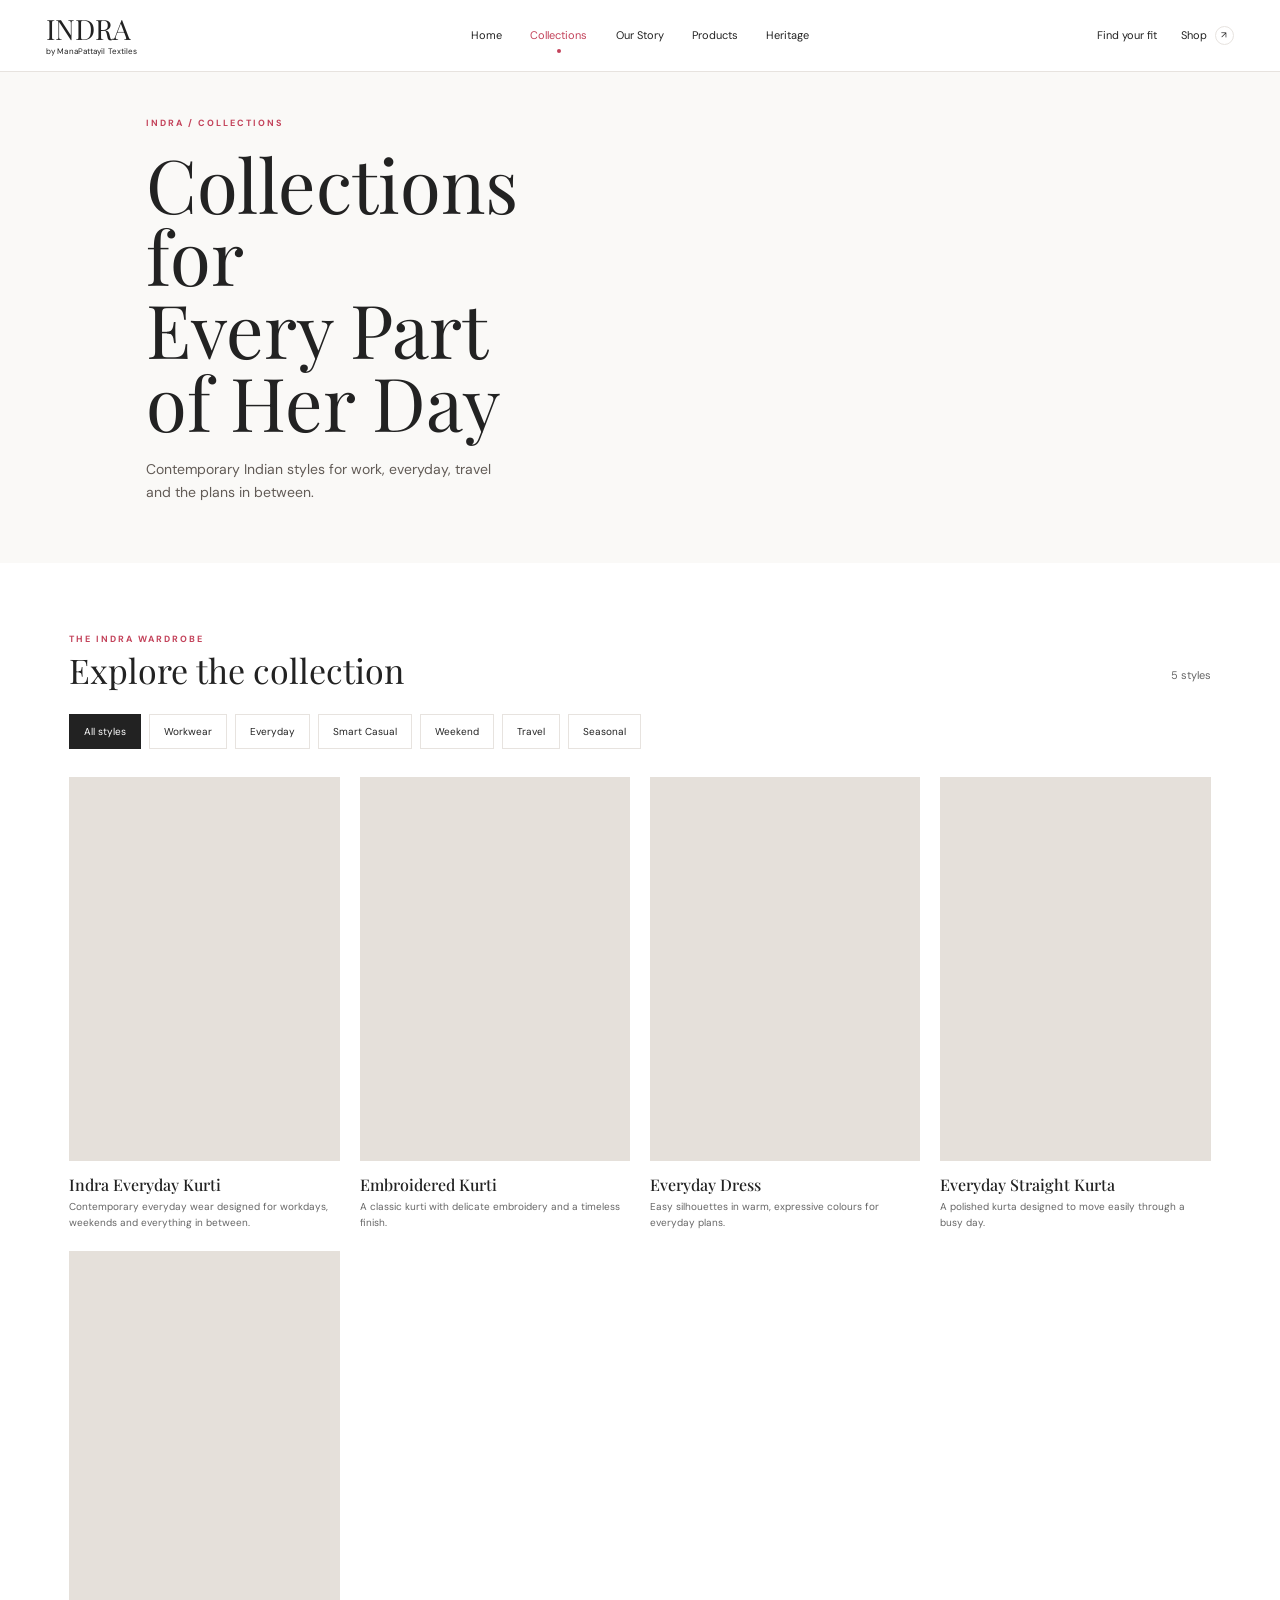
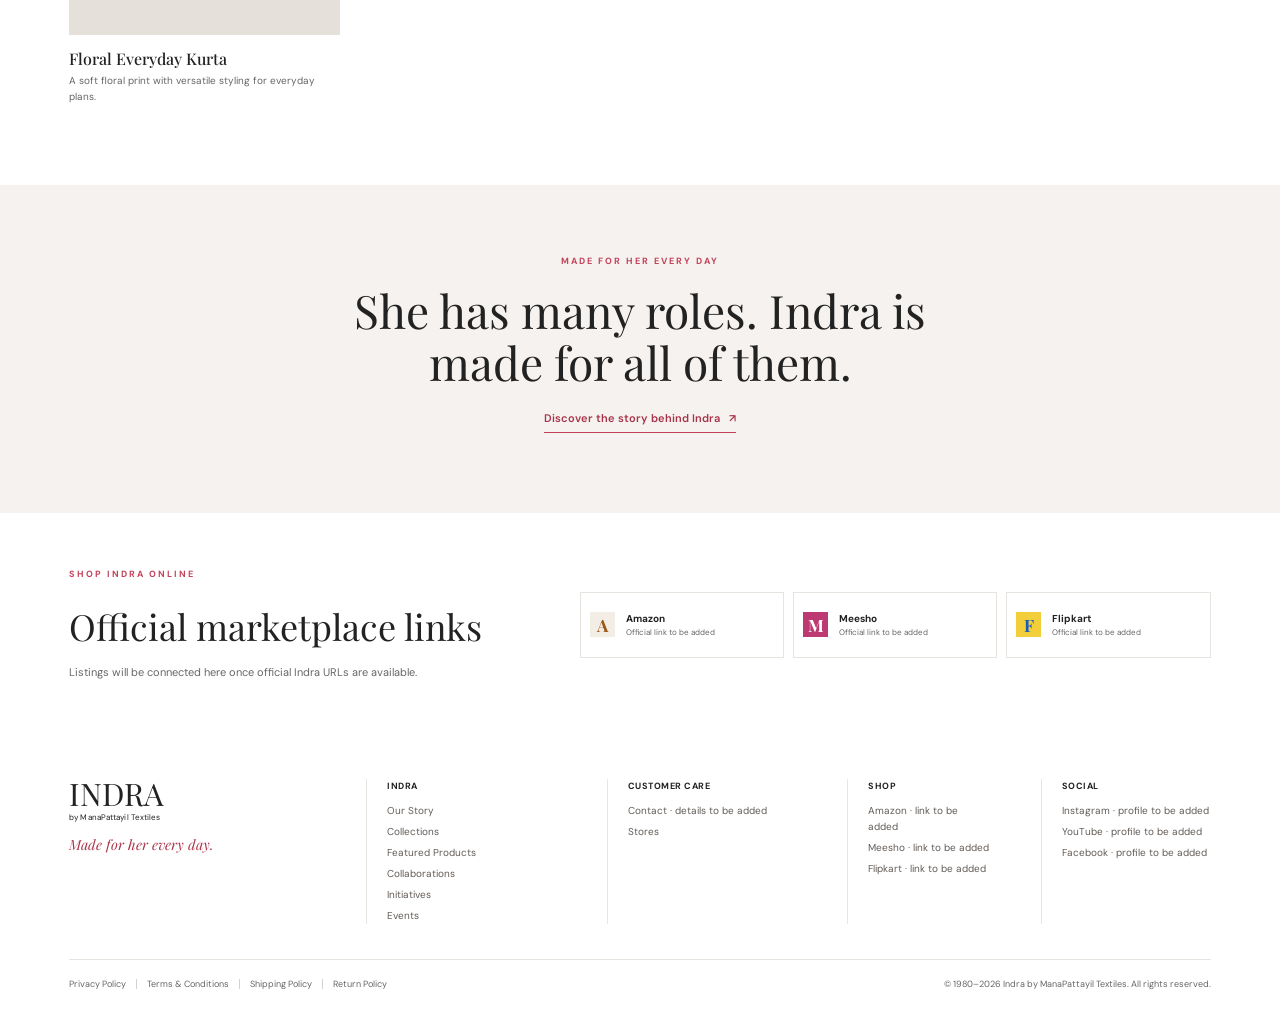
==== explore.html @ 6b04056b "Pushing pages" ====
<!doctype html>
<html lang="en">
<head>
  <meta charset="utf-8"><meta name="viewport" content="width=device-width, initial-scale=1"><meta name="theme-color" content="#ffffff">
  <meta name="description" content="Explore contemporary Indian fashion from Indra by ManaPattayil Textiles.">
  <title>Explore Indra | Collections</title>
  <link rel="preconnect" href="https://fonts.googleapis.com"><link rel="preconnect" href="https://fonts.gstatic.com" crossorigin>
  <link href="https://fonts.googleapis.com/css2?family=DM+Sans:wght@400;500;600;700&family=Playfair+Display:wght@400;500;600&display=swap" rel="stylesheet">
  <link rel="stylesheet" href="styles.css"><script src="products.js" defer></script><script src="script.js" defer></script>
</head>
<body>
  <header class="site-header"><a class="wordmark" href="index.html" aria-label="Indra home">INDRA<span>by ManaPattayil Textiles</span></a><button class="menu-toggle" type="button" aria-expanded="false" aria-controls="primary-nav" aria-label="Open navigation"><span></span><span></span></button><nav class="primary-nav" id="primary-nav" aria-label="Main navigation"><a href="index.html">Home</a><a class="is-active" href="explore.html">Collections</a><a href="our-story.html">Our Story</a><a href="product.html">Products</a><a href="our-story.html#heritage">Heritage</a></nav><div class="header-actions"><a class="header-link" href="#collection">Find your fit</a><a class="bag-link" href="product.html" aria-label="Featured product">Shop <span>↗</span></a></div></header>
  <main>
    <section class="collection-hero page-gutter"><div><p class="eyebrow">Indra / collections</p><h1>Collections for<br>Every Part of Her Day</h1><p class="intro">Contemporary Indian styles for work, everyday, travel and the plans in between.</p></div><img src="Images/mustard-workwear-kurta.jpg" data-local-image data-fallback="https://images.unsplash.com/photo-1529139574466-a303027c1d8b?auto=format&fit=crop&w=1400&q=88" alt="Indra kurta styled for a confident workday"></section>
    <section class="collection-section page-gutter" id="collection"><div class="collection-top"><div><p class="eyebrow">The Indra wardrobe</p><h2>Explore the collection</h2></div><p class="product-count"><span data-product-count></span> styles</p></div>
      <div class="filter-row" role="group" aria-label="Filter collection"><button class="filter-button is-selected" type="button" data-filter="all" aria-pressed="true">All styles</button><button class="filter-button" type="button" data-filter="workwear" aria-pressed="false">Workwear</button><button class="filter-button" type="button" data-filter="everyday" aria-pressed="false">Everyday</button><button class="filter-button" type="button" data-filter="smart-casual" aria-pressed="false">Smart Casual</button><button class="filter-button" type="button" data-filter="weekend" aria-pressed="false">Weekend</button><button class="filter-button" type="button" data-filter="travel" aria-pressed="false">Travel</button><button class="filter-button" type="button" data-filter="seasonal" aria-pressed="false">Seasonal</button></div>
      <div class="product-grid" data-product-grid></div>
    </section>
    <section class="collection-note page-gutter" id="stories"><p class="eyebrow">Made for her every day</p><h2>She has many roles. Indra is made for all of them.</h2><a class="text-link" href="our-story.html">Discover the story behind Indra <span aria-hidden="true">↗</span></a></section>
    <section class="online-section page-gutter"><div><p class="eyebrow">Shop Indra Online</p><h2>Official marketplace links</h2><p>Listings will be connected here once official Indra URLs are available.</p></div><div class="marketplace-grid" data-marketplaces></div></section>
  </main>
  <footer class="site-footer">
    <div class="footer-main">
      <div class="footer-brand"><a class="wordmark" href="index.html">INDRA<span>by ManaPattayil Textiles</span></a><p>Made for her every day.</p></div>
      <nav class="footer-column" aria-label="Indra"><h2>Indra</h2><a href="our-story.html">Our Story</a><a href="explore.html">Collections</a><a href="product.html">Featured Products</a><a href="index.html#collaborations">Collaborations</a><a href="index.html#initiatives">Initiatives</a><a href="index.html#events">Events</a></nav>
      <nav class="footer-column" aria-label="Customer care"><h2>Customer Care</h2><span>Contact · details to be added</span><a href="index.html#stores">Stores</a></nav>
      <nav class="footer-column" aria-label="Shop"><h2>Shop</h2><span>Amazon · link to be added</span><span>Meesho · link to be added</span><span>Flipkart · link to be added</span></nav>
      <nav class="footer-column footer-social" aria-label="Social platforms"><h2>Social</h2><span>Instagram · profile to be added</span><span>YouTube · profile to be added</span><span>Facebook · profile to be added</span></nav>
    </div>
    <div class="footer-bottom"><div class="footer-legal"><span>Privacy Policy</span><span>Terms &amp; Conditions</span><span>Shipping Policy</span><span>Return Policy</span></div><small>© 1980–<span data-year></span> Indra by ManaPattayil Textiles. All rights reserved.</small></div>
  </footer>
</body>
</html>
---- styles.css ----
:root {
  --paper: #ffffff;
  --white: #ffffff;
  --surface: #faf9f7;
  --soft: #f5f2ef;
  --ink: #222222;
  --muted: #666666;
  --line: #e7e3df;
  --rose: #c3425a;
  --rose-dark: #a9344a;
  --sage: #7d8876;
  --serif: "Playfair Display", Georgia, serif;
  --sans: "DM Sans", "Segoe UI", sans-serif;
}

* { box-sizing: border-box; }
html { scroll-behavior: smooth; }
body { margin: 0; background: var(--paper); color: var(--ink); font-family: var(--sans); font-size: 14px; line-height: 1.6; }
img { display: block; width: 100%; height: 100%; object-fit: cover; }
a { color: inherit; text-decoration: none; }
button { color: inherit; font: inherit; }
.page-gutter { padding-right: clamp(22px, 5.4vw, 86px); padding-left: clamp(22px, 5.4vw, 86px); }
.site-header { height: 72px; display: grid; grid-template-columns: 1fr auto 1fr; align-items: center; gap: 28px; padding: 0 clamp(20px, 3.6vw, 58px); background: rgba(255, 255, 255, .97); border-bottom: 1px solid var(--line); position: relative; z-index: 10; }
.wordmark { width: max-content; display: flex; flex-direction: column; font-family: var(--serif); font-size: 28px; line-height: .95; letter-spacing: 0; }
.wordmark span { margin-top: 5px; font-family: var(--sans); font-size: 8px; line-height: 1; letter-spacing: .1px; }
.primary-nav { display: flex; gap: clamp(15px, 2.2vw, 34px); align-items: center; }
.primary-nav a, .header-link, .bag-link { font-size: 11px; transition: color .2s ease; }
.primary-nav a:hover, .primary-nav a.is-active, .header-link:hover { color: var(--rose); }
.primary-nav a.is-active::after { content: ""; display: block; width: 4px; height: 4px; margin: 5px auto -9px; border-radius: 50%; background: var(--rose); }
.header-actions { display: flex; justify-content: flex-end; align-items: center; gap: 24px; }
.bag-link { display: flex; align-items: center; gap: 8px; }
.bag-link span { display: inline-grid; place-items: center; width: 19px; height: 19px; border: 1px solid var(--line); border-radius: 50%; font-size: 9px; }
.menu-toggle { display: none; }
.home-hero { height: min(690px, calc(100svh - 72px)); min-height: 530px; position: relative; overflow: hidden; background: var(--soft); }
.home-hero::after { content: ""; position: absolute; inset: 0; background: linear-gradient(90deg, rgba(255,255,255,.97) 0%, rgba(255,255,255,.88) 30%, rgba(255,255,255,.18) 61%, transparent 100%); }
.hero-image { position: absolute; inset: 0; object-position: 54% 39%; }
.hero-copy { position: absolute; top: 50%; left: clamp(32px, 8vw, 128px); z-index: 1; width: min(480px, 42%); transform: translateY(-47%); }
.eyebrow { margin: 0 0 18px; color: var(--rose); font-size: 9px; font-weight: 700; letter-spacing: 2px; line-height: 1.4; text-transform: uppercase; }
h1, h2, h3, p { margin-top: 0; }
.hero-copy h1, .story-hero h1, .collection-hero h1 { margin-bottom: 19px; font-family: var(--serif); font-size: clamp(48px, 6.2vw, 88px); font-weight: 400; letter-spacing: 0; line-height: .98; }
.intro { max-width: 380px; color: #625b56; font-size: 14px; line-height: 1.65; }
.button-row { display: flex; flex-wrap: wrap; gap: 11px; margin-top: 27px; }
.button { min-height: 44px; display: inline-flex; align-items: center; justify-content: center; gap: 14px; padding: 0 21px; border: 1px solid transparent; font-size: 11px; font-weight: 600; transition: background .2s ease, color .2s ease, border-color .2s ease; }
.button-dark { background: var(--rose); color: white; }
.button-dark:hover { background: var(--rose-dark); }
.button-outline { border-color: var(--rose); color: var(--rose-dark); background: rgba(255,254,250,.35); }
.button-outline:hover { background: var(--rose); color: white; }
.hero-note { position: absolute; z-index: 1; right: 5%; top: 50%; color: white; font-family: var(--serif); font-size: 16px; font-style: italic; line-height: 1.4; text-align: right; text-shadow: 0 1px 12px #30282466; }
.hero-index { position: absolute; right: 38px; bottom: 29px; z-index: 1; color: white; font-size: 10px; letter-spacing: 1px; }
.story-intro { min-height: 365px; display: grid; grid-template-columns: minmax(180px, .72fr) 1.35fr .8fr; gap: clamp(24px, 4vw, 66px); align-items: center; padding-top: 38px; padding-bottom: 38px; background: var(--white); }
.story-photo { height: 285px; overflow: hidden; background: #ddd5cd; }
.story-photo img { object-position: 50% 40%; }
.story-copy .eyebrow { margin-bottom: 13px; }
.story-copy h2, .section-heading h2, .values-copy h2, .shop-band h2, .collection-top h2, .collection-note h2, .heritage-copy h2 { margin-bottom: 13px; font-family: var(--serif); font-size: clamp(27px, 3vw, 40px); font-weight: 400; line-height: 1.12; }
.story-copy p:not(.eyebrow) { max-width: 540px; margin-bottom: 11px; color: var(--muted); font-size: 12px; }
.text-link { display: inline-flex; align-items: center; gap: 9px; margin-top: 7px; padding-bottom: 4px; border-bottom: 1px solid var(--rose); color: var(--rose-dark); font-size: 11px; font-weight: 600; }
.text-link span { transition: transform .2s ease; }
.text-link:hover span { transform: translate(2px, -2px); }
.story-mark { display: flex; flex-direction: column; align-items: center; gap: 9px; color: var(--ink); }
.story-mark span { font-family: var(--serif); font-size: clamp(30px, 3vw, 43px); line-height: 1; }
.story-mark small { font-size: 8px; letter-spacing: 1.5px; line-height: 1.7; text-align: center; }
.woman-section { padding-top: 62px; padding-bottom: 55px; }
.section-heading { margin-bottom: 25px; text-align: center; }
.section-heading .eyebrow { margin-bottom: 7px; }
.section-heading h2 { margin: 0; font-size: 30px; }
.persona-grid { display: grid; grid-template-columns: repeat(4, minmax(0, 1fr)); gap: 14px; }
.persona { display: flex; flex-direction: column; min-width: 0; }
.persona img { height: clamp(170px, 21vw, 290px); margin-bottom: 9px; background: #e1dcd5; transition: filter .25s ease; }
.persona:hover img, .product-card:hover img { filter: saturate(.82); }
.persona-title { font-family: var(--serif); font-size: 17px; }
.persona-caption { color: var(--muted); font-size: 10px; }
.center-link { display: flex; width: max-content; margin: 23px auto 0; }
.values-strip { display: grid; grid-template-columns: 1.3fr repeat(4, 1fr); gap: 24px; align-items: center; padding-top: 40px; padding-bottom: 42px; border-top: 1px solid var(--line); background: var(--surface); }
.values-copy .eyebrow { margin-bottom: 8px; }
.values-copy h2 { margin: 0; font-size: 25px; }
.value-item { padding-left: 17px; border-left: 1px solid #d7cfc7; }
.value-symbol { display: inline-grid; place-items: center; width: 29px; height: 29px; margin-bottom: 9px; border-radius: 50%; background: #ead5d3; color: var(--rose-dark); font-family: var(--serif); font-size: 18px; }
.value-item h3 { margin-bottom: 4px; font-family: var(--serif); font-size: 15px; font-weight: 500; }
.value-item p { max-width: 150px; margin: 0; color: var(--muted); font-size: 10px; line-height: 1.5; }
.shop-band { min-height: 230px; display: flex; justify-content: space-between; align-items: center; gap: 24px; padding-top: 42px; padding-bottom: 42px; background: var(--sage); color: white; }
.shop-band .eyebrow { color: #f2c6c6; }
.shop-band h2 { max-width: 520px; margin: 0; font-size: clamp(30px, 4vw, 47px); }
.button-light { background: var(--white); color: var(--ink); }
.button-light:hover { background: #ead5d3; }
.site-footer { padding: 37px clamp(22px, 5.4vw, 86px) 15px; background: var(--white); }
.footer-main { display: grid; grid-template-columns: 1.3fr 1fr 1fr .75fr .9fr; gap: clamp(20px, 4vw, 64px); padding-bottom: 35px; }
.footer-brand .wordmark { font-size: 31px; }
.footer-brand > p { margin: 13px 0 0; color: var(--rose-dark); font-family: var(--serif); font-size: 14px; font-style: italic; }
.footer-column { display: flex; flex-direction: column; align-items: flex-start; gap: 5px; padding-left: 20px; border-left: 1px solid #e9e5e0; }
.footer-column h2 { margin: 0 0 5px; font-family: var(--sans); font-size: 9px; font-weight: 700; letter-spacing: .5px; text-transform: uppercase; }
.footer-column a { color: #625c57; font-size: 10px; line-height: 1.6; }
.footer-column a:hover { color: var(--rose); }
.footer-social a { display: flex; align-items: center; gap: 8px; }
.footer-social a span { width: 14px; color: var(--rose-dark); font-size: 12px; text-align: center; }
.footer-bottom { min-height: 37px; display: flex; justify-content: space-between; align-items: center; gap: 18px; padding-top: 12px; border-top: 1px solid var(--line); }
.footer-legal { display: flex; flex-wrap: wrap; gap: 0; }
.footer-legal span { padding: 0 10px; border-right: 1px solid #d6d1cc; color: var(--muted); font-size: 9px; line-height: 1.2; }
.footer-legal span:first-child { padding-left: 0; }
.footer-legal span:last-child { border-right: 0; }
.footer-bottom small { color: var(--muted); font-size: 9px; }
.story-hero { min-height: 580px; display: grid; grid-template-columns: .82fr 1.18fr; gap: 7vw; align-items: center; padding-top: 48px; padding-bottom: 48px; }
.story-hero-copy { padding-left: 7vw; }
.story-hero h1 { font-size: clamp(48px, 6vw, 76px); }
.story-hero-image { height: 480px; position: relative; overflow: hidden; background: #d9d1c7; }
.story-hero-image img { object-position: center 38%; }
.image-caption { position: absolute; right: 0; bottom: 0; padding: 12px 18px; background: var(--white); color: var(--rose-dark); font-family: var(--serif); font-size: 14px; font-style: italic; }
.manifesto { padding-top: 100px; padding-bottom: 105px; background: var(--soft); text-align: center; }
.manifesto h2 { max-width: 900px; margin: 0 auto 25px; font-family: var(--serif); font-size: clamp(30px, 4.3vw, 55px); font-weight: 400; line-height: 1.18; }
.manifesto > p:last-child { max-width: 670px; margin: 0 auto; color: var(--muted); font-size: 13px; }
.heritage-section { display: grid; grid-template-columns: 1fr 1fr; gap: 9vw; align-items: center; padding-top: 80px; padding-bottom: 80px; background: var(--white); }
.heritage-image { height: 410px; background: #ddd6cf; }
.heritage-copy p:not(.eyebrow) { max-width: 520px; color: var(--muted); font-size: 13px; }
.heritage-copy h2 { margin-bottom: 22px; font-size: clamp(31px, 4vw, 48px); }
.story-values { padding-top: 75px; padding-bottom: 85px; }
.story-values .section-heading { margin-bottom: 40px; }
.principles-grid { display: grid; grid-template-columns: repeat(3, 1fr); gap: 30px; }
.principles-grid article { min-height: 170px; padding-top: 20px; border-top: 1px solid var(--line); }
.principles-grid article > span { color: var(--rose); font-size: 10px; letter-spacing: 1px; }
.principles-grid h3 { margin: 15px 0 8px; font-family: var(--serif); font-size: 22px; font-weight: 400; }
.principles-grid p { max-width: 310px; color: var(--muted); font-size: 12px; }
.story-quote { display: flex; justify-content: center; align-items: center; gap: 50px; padding: 54px 24px; background: var(--soft); }
.story-quote p { margin: 0; font-family: var(--serif); font-size: clamp(26px, 4vw, 42px); font-style: italic; }
.collection-hero { min-height: 490px; display: grid; grid-template-columns: .85fr 1.15fr; align-items: center; gap: 7vw; padding-top: 45px; padding-bottom: 45px; background: var(--surface); }
.collection-hero > div { padding-left: 6vw; }
.collection-hero h1 { font-size: clamp(46px, 5.8vw, 75px); }
.collection-hero > img { height: 400px; object-position: center 35%; }
.collection-section { padding-top: 70px; padding-bottom: 80px; background: var(--white); }
.collection-top { display: flex; justify-content: space-between; align-items: end; gap: 20px; margin-bottom: 20px; }
.collection-top .eyebrow { margin-bottom: 6px; }
.collection-top h2 { margin: 0; font-size: 34px; }
.product-count { margin: 0 0 5px; color: var(--muted); font-size: 11px; }
.filter-row { display: flex; gap: 8px; margin: 25px 0 28px; overflow-x: auto; }
.filter-button { min-height: 35px; padding: 0 14px; border: 1px solid var(--line); background: transparent; cursor: pointer; white-space: nowrap; font-size: 10px; }
.filter-button:hover, .filter-button.is-selected { border-color: var(--ink); background: var(--ink); color: white; }
.product-grid { display: grid; grid-template-columns: repeat(4, minmax(0, 1fr)); gap: 20px; }
.product-card { min-width: 0; }
.product-image { height: clamp(220px, 30vw, 390px); position: relative; overflow: hidden; background: #e5e0da; }
.product-image img { transition: transform .45s ease, filter .25s ease; }
.product-card:hover .product-image img { transform: scale(1.025); }
.product-tag { position: absolute; top: 12px; left: 12px; padding: 5px 8px; background: var(--white); font-size: 9px; }
.product-meta { display: flex; justify-content: space-between; gap: 8px; padding-top: 11px; }
.product-meta h3 { margin: 0 0 1px; font-family: var(--serif); font-size: 16px; font-weight: 500; }
.product-meta p { margin: 0; color: var(--muted); font-size: 10px; }
.price { flex: 0 0 auto; color: var(--rose-dark); font-size: 11px; font-weight: 600; }
.collection-note { padding-top: 70px; padding-bottom: 80px; background: var(--soft); text-align: center; }
.collection-note h2 { max-width: 690px; margin: 0 auto 15px; font-size: clamp(30px, 4vw, 46px); }
.breadcrumbs { display: flex; gap: 10px; align-items: center; min-height: 50px; background: var(--white); color: var(--muted); font-size: 10px; }
.breadcrumbs a:hover { color: var(--rose); }
.product-detail { display: grid; grid-template-columns: 1.12fr .88fr; gap: clamp(35px, 7vw, 105px); padding-top: 16px; padding-bottom: 60px; background: var(--white); }
.product-gallery { display: grid; grid-template-columns: 60px minmax(0, 1fr); gap: 13px; max-height: 660px; }
.thumbnail-list { display: flex; flex-direction: column; gap: 9px; }
.thumbnail { width: 60px; height: 79px; padding: 0; overflow: hidden; border: 1px solid transparent; background: #eee9e3; cursor: pointer; }
.thumbnail.is-active { border-color: var(--rose); }
.thumbnail img { opacity: .8; }
.thumbnail.is-active img { opacity: 1; }
.main-product-image { height: min(640px, 55vw); min-height: 440px; background: #e4ded7; }
.main-product-image img { object-position: center 35%; }
.product-info { padding-top: 17px; }
.product-info .eyebrow { margin-bottom: 11px; }
.product-info h1 { margin-bottom: 9px; font-family: var(--serif); font-size: clamp(32px, 4vw, 47px); font-weight: 400; line-height: 1.12; }
.product-description { max-width: 450px; margin-bottom: 19px; color: var(--muted); font-size: 12px; }
.product-price { margin-bottom: 24px; color: var(--rose-dark); font-size: 20px; font-weight: 600; }
.product-price span { display: block; margin-top: 2px; color: var(--muted); font-size: 9px; font-weight: 400; }
.size-picker { margin: 0 0 19px; padding: 0; border: 0; }
.size-picker legend { display: flex; width: 100%; justify-content: space-between; align-items: center; margin-bottom: 10px; font-size: 11px; font-weight: 600; }
.size-guide-link { padding: 0; border: 0; border-bottom: 1px solid var(--muted); background: none; color: var(--muted); cursor: pointer; font-size: 10px; font-weight: 400; }
.size-options { display: flex; gap: 8px; }
.size-options button { width: 43px; height: 39px; border: 1px solid var(--line); background: transparent; cursor: pointer; font-size: 10px; }
.size-options button:hover, .size-options button[aria-pressed="true"] { border-color: var(--ink); background: var(--ink); color: white; }
.selection-message { min-height: 16px; margin: 7px 0 0; color: var(--rose-dark); font-size: 10px; }
.retailer-list { display: grid; gap: 7px; }
.retailer-list a { min-height: 44px; display: grid; grid-template-columns: 28px 1fr 20px; gap: 10px; align-items: center; padding: 0 10px; border: 1px solid #c9c4be; transition: border-color .2s ease, background .2s ease; }
.retailer-list a:hover { border-color: var(--rose); background: #faf6f2; }
.retailer-list a > span:nth-child(2) { font-size: 11px; font-weight: 600; }
.retailer-mark { width: 25px; height: 25px; display: grid; place-items: center; color: white; font-family: var(--serif); font-size: 17px; font-weight: 700; }
.amazon-mark { background: #f3eee5; color: #9a5819; }
.meesho-mark { background: #bd3971; }
.flipkart-mark { background: #f3ce3b; color: #195db8; }
.product-promises { display: flex; flex-wrap: wrap; justify-content: space-between; gap: 9px; padding-top: 15px; color: var(--muted); font-size: 9px; }
.product-tabs { padding-bottom: 45px; background: var(--white); }
.tab-list { display: flex; gap: 0; border-bottom: 1px solid var(--line); }
.tab-button { min-width: 135px; padding: 12px 16px; border: 0; border-bottom: 2px solid transparent; background: transparent; color: var(--muted); cursor: pointer; font-size: 10px; }
.tab-button.is-active { border-bottom-color: var(--rose); color: var(--rose-dark); }
.tab-panel { min-height: 155px; padding: 20px 3px; color: var(--muted); font-size: 11px; }
.tab-panel p { max-width: 800px; }
.tab-panel ul { padding-left: 17px; }
.tab-panel li { margin: 3px 0; }
.size-table-wrap { overflow-x: auto; }
.tab-panel table { width: min(600px, 100%); border-collapse: collapse; text-align: left; }
.tab-panel th, .tab-panel td { padding: 8px 12px; border-bottom: 1px solid var(--line); }
.tab-panel th { color: var(--ink); font-weight: 600; }
.recommendations { padding-top: 48px; padding-bottom: 70px; }
.recommendations .collection-top { margin-bottom: 22px; }
.recommendation-grid { display: grid; grid-template-columns: repeat(3, minmax(0, 1fr)); gap: 18px; }
.recommendation-grid .product-image { height: clamp(230px, 31vw, 385px); }
.image-unavailable { visibility: hidden; }
[hidden] { display: none !important; }
.featured-section { padding-top: 70px; padding-bottom: 75px; background: var(--white); }
.featured-section .collection-top { margin-bottom: 25px; }
.featured-grid { grid-template-columns: repeat(3, minmax(0, 1fr)); }
.featured-grid .product-image { height: clamp(270px, 36vw, 460px); }
.collection-editorial-grid { display: grid; grid-template-columns: repeat(3, minmax(0, 1fr)); gap: 26px 18px; }
.collection-editorial-card { min-width: 0; }
.collection-editorial-image { height: clamp(210px, 25vw, 330px); overflow: hidden; background: var(--soft); }
.collection-editorial-image img { transition: transform .45s ease; }
.collection-editorial-card:hover img { transform: scale(1.025); }
.collection-editorial-card h3 { margin: 12px 0 2px; font-family: var(--serif); font-size: 21px; font-weight: 400; }
.collection-editorial-card p { margin: 0; color: var(--muted); font-size: 11px; }
.day-story { display: grid; grid-template-columns: .8fr 1.2fr; gap: 8vw; align-items: center; padding-top: 75px; padding-bottom: 75px; background: var(--soft); }
.day-story-heading .eyebrow { margin-bottom: 10px; }
.day-story-heading h2 { margin-bottom: 14px; font-family: var(--serif); font-size: clamp(38px, 5vw, 62px); font-weight: 400; line-height: 1.02; }
.day-story-heading > p:last-child { max-width: 320px; margin: 0; color: var(--muted); font-size: 12px; }
.day-moments { display: grid; grid-template-columns: repeat(2, minmax(0, 1fr)); gap: 26px 32px; }
.day-moments article { padding-top: 13px; border-top: 1px solid #d7d2cd; }
.day-moments article > span { color: var(--rose); font-size: 10px; letter-spacing: 1.2px; }
.day-moments h3 { margin: 7px 0 4px; font-family: var(--serif); font-size: 20px; font-weight: 400; }
.day-moments p { max-width: 230px; margin: 0; color: var(--muted); font-size: 11px; }
.heritage-band { display: grid; grid-template-columns: .9fr 1.1fr; gap: 8vw; align-items: center; padding-top: 78px; padding-bottom: 78px; background: var(--white); }
.heritage-band-copy h2 { margin-bottom: 16px; font-family: var(--serif); font-size: clamp(35px, 4vw, 51px); font-weight: 400; line-height: 1.08; }
.heritage-band-copy > p:not(.eyebrow) { max-width: 450px; color: var(--muted); font-size: 12px; }
.heritage-timeline { display: grid; grid-template-columns: repeat(4, minmax(0, 1fr)); gap: 16px; margin: 0; padding: 0; list-style: none; }
.heritage-timeline li { min-height: 130px; padding-top: 13px; border-top: 1px solid var(--rose); }
.heritage-timeline li span { font-family: var(--serif); font-size: 16px; }
.heritage-timeline li p { margin: 7px 0 0; color: var(--muted); font-size: 10px; line-height: 1.5; }
.brand-updates { display: grid; grid-template-columns: repeat(4, minmax(0, 1fr)); gap: 22px; padding-top: 40px; padding-bottom: 45px; border-top: 1px solid var(--line); background: var(--surface); }
.brand-updates > div { padding-left: 13px; border-left: 1px solid var(--line); }
.brand-updates .eyebrow { margin-bottom: 9px; }
.brand-updates h2 { margin-bottom: 6px; font-family: var(--serif); font-size: 19px; font-weight: 400; }
.brand-updates p:last-child { margin: 0; color: var(--muted); font-size: 10px; }
.brand-updates > div:nth-child(1) { scroll-margin-top: 85px; }
.brand-updates > div:nth-child(2) { scroll-margin-top: 85px; }
.brand-updates > div:nth-child(3) { scroll-margin-top: 85px; }
.brand-updates > div:nth-child(4) { scroll-margin-top: 85px; }
.online-section { display: grid; grid-template-columns: .8fr 1.2fr; gap: 7vw; align-items: center; padding-top: 55px; padding-bottom: 60px; background: var(--white); }
.online-section h2 { margin-bottom: 8px; font-family: var(--serif); font-size: clamp(25px, 3vw, 36px); font-weight: 400; }
.online-section > div:first-child > p:last-child { margin: 0; color: var(--muted); font-size: 11px; }
.marketplace-grid { display: grid; grid-template-columns: repeat(3, minmax(0, 1fr)); gap: 9px; }
.marketplace-option { min-height: 66px; display: grid; grid-template-columns: 28px minmax(0, 1fr) 14px; gap: 8px; align-items: center; padding: 9px; border: 1px solid var(--line); }
.marketplace-option[aria-disabled="true"] { color: var(--muted); }
.marketplace-option[href]:hover { border-color: var(--rose); }
.marketplace-copy { display: flex; flex-direction: column; min-width: 0; }
.marketplace-copy strong { color: var(--ink); font-size: 10px; }
.marketplace-copy small { color: var(--muted); font-size: 8px; line-height: 1.3; }
.product-availability { margin: 0 0 16px; color: var(--muted); font-size: 10px; }
.product-info .size-picker h2 { margin: 0 0 9px; font-family: var(--sans); font-size: 11px; font-weight: 600; }
.product-info .retailer-list { margin-bottom: 15px; }
.product-info .retailer-list .marketplace-option { min-height: 47px; }
.product-info .product-promises { justify-content: flex-start; }
.brand-relationship { display: grid; grid-template-columns: 1fr 44px 1fr; gap: 28px; align-items: center; padding-top: 35px; padding-bottom: 35px; background: var(--soft); }
.brand-relationship article { padding: 8px 0; }
.brand-relationship .eyebrow { margin-bottom: 7px; }
.brand-relationship h2 { margin-bottom: 6px; font-family: var(--serif); font-size: 25px; font-weight: 400; }
.brand-relationship article:last-child h2 { font-size: 37px; }
.brand-relationship article p:last-child { max-width: 390px; margin: 0; color: var(--muted); font-size: 11px; }
.brand-relationship > span { color: var(--rose); font-size: 23px; text-align: center; }
.footer-column > span { color: #625c57; font-size: 10px; line-height: 1.6; }
.footer-column > span[aria-disabled="true"] { color: var(--muted); }
.social-section { display: grid; grid-template-columns: .7fr 1.3fr; gap: 6vw; align-items: center; padding-top: 55px; padding-bottom: 65px; background: var(--surface); }
.social-heading h2 { margin-bottom: 7px; font-family: var(--serif); font-size: clamp(28px, 3.5vw, 42px); font-weight: 400; }
.social-heading > p:last-child { margin: 0; color: var(--muted); font-size: 11px; }
.social-links { display: flex; flex-wrap: wrap; gap: 8px 15px; margin-top: 15px; }
.social-profile { display: inline-flex; align-items: center; gap: 6px; color: var(--muted); font-size: 10px; }
.social-profile[href] { color: var(--rose-dark); }
.social-profile > span:first-child { font-family: var(--serif); font-size: 15px; }
.social-profile[aria-disabled="true"] { cursor: default; }
.social-image-grid { display: grid; grid-template-columns: repeat(3, minmax(0, 1fr)); gap: 10px; }
.social-image-grid a { min-width: 0; position: relative; aspect-ratio: 1 / 1.12; overflow: hidden; background: var(--soft); }
.social-image-grid img { transition: transform .4s ease; }
.social-image-grid a:hover img { transform: scale(1.04); }
.social-image-grid a span { position: absolute; right: 0; bottom: 0; left: 0; padding: 24px 10px 9px; background: linear-gradient(transparent, rgba(0,0,0,.58)); color: white; font-family: var(--serif); font-size: 12px; }
.collection-section, .featured-section, .day-story, .heritage-band, .brand-updates, .online-section, .social-section { scroll-margin-top: 74px; }

@media (max-width: 900px) {
  .site-header { grid-template-columns: 1fr auto auto; gap: 16px; }
  .menu-toggle { width: 35px; height: 35px; display: flex; flex-direction: column; justify-content: center; gap: 5px; padding: 7px; border: 0; background: transparent; cursor: pointer; }
  .menu-toggle span { width: 20px; height: 1px; background: var(--ink); }
  .primary-nav { position: absolute; top: 71px; right: 0; left: 0; display: none; flex-direction: column; align-items: stretch; gap: 0; padding: 8px 22px 17px; border-bottom: 1px solid var(--line); background: var(--white); }
  .primary-nav.is-open { display: flex; }
  .primary-nav a { padding: 11px 0; border-bottom: 1px solid #eeeae5; }
  .primary-nav a.is-active::after { display: none; }
  .hero-copy { width: min(480px, 55%); }
  .story-intro { grid-template-columns: .75fr 1.4fr; }
  .story-mark { display: none; }
  .values-strip { grid-template-columns: repeat(2, 1fr); }
  .values-copy { grid-column: 1 / -1; }
  .product-detail { gap: 35px; }
  .product-grid { grid-template-columns: repeat(2, minmax(0, 1fr)); }
  .collection-editorial-grid { grid-template-columns: repeat(2, minmax(0, 1fr)); }
  .heritage-band { grid-template-columns: 1fr; gap: 30px; }
  .brand-updates { grid-template-columns: repeat(2, minmax(0, 1fr)); }
  .online-section { grid-template-columns: 1fr; gap: 22px; }
  .social-section { grid-template-columns: 1fr; gap: 20px; }
  .product-gallery { grid-template-columns: 48px minmax(0, 1fr); gap: 9px; }
  .thumbnail { width: 48px; height: 66px; }
  .product-promises { justify-content: flex-start; gap: 12px; }
  .footer-main { grid-template-columns: 1.1fr 1fr 1fr; }
  .footer-brand { grid-row: span 2; }
  .footer-bottom { align-items: flex-start; flex-direction: column; gap: 10px; }
}
@media (max-width: 620px) {
  body { font-size: 13px; }
  .site-header { height: 62px; padding: 0 17px; gap: 9px; }
  .wordmark { font-size: 25px; }
  .header-actions { gap: 0; }
  .header-link { display: none; }
  .primary-nav { top: 61px; }
  .bag-link { font-size: 10px; }
  .home-hero { min-height: 650px; height: calc(100svh - 62px); max-height: 780px; }
  .home-hero::after { background: linear-gradient(0deg, rgba(255,255,255,.98) 0%, rgba(255,255,255,.88) 38%, rgba(255,255,255,.1) 79%); }
  .hero-image { object-position: 60% top; }
  .hero-copy { top: auto; bottom: 65px; left: 23px; width: calc(100% - 46px); transform: none; }
  .hero-copy h1 { font-size: clamp(49px, 14vw, 70px); }
  .hero-copy .intro { max-width: 300px; }
  .hero-note { top: 42%; right: 22px; font-size: 12px; }
  .hero-index { right: 20px; bottom: 20px; }
  .story-intro { grid-template-columns: 1fr; gap: 22px; padding-top: 25px; padding-bottom: 34px; }
  .story-photo { height: 270px; }
  .story-copy h2 { font-size: 30px; }
  .woman-section { padding-top: 45px; padding-bottom: 42px; }
  .section-heading h2 { font-size: 26px; }
  .persona-grid { grid-template-columns: repeat(2, minmax(0, 1fr)); gap: 20px 12px; }
  .persona img { height: 57vw; max-height: 310px; }
  .values-strip { grid-template-columns: repeat(2, minmax(0, 1fr)); gap: 23px 14px; padding-top: 33px; padding-bottom: 33px; }
  .value-item { padding-left: 11px; }
  .shop-band { min-height: 245px; flex-direction: column; align-items: flex-start; justify-content: center; gap: 19px; }
  .featured-section { padding-top: 48px; padding-bottom: 50px; }
  .featured-grid { grid-template-columns: repeat(2, minmax(0, 1fr)); gap: 18px 12px; }
  .featured-grid .product-image { height: 57vw; }
  .collection-editorial-grid { gap: 19px 11px; }
  .collection-editorial-image { height: 58vw; }
  .collection-editorial-card h3 { margin-top: 8px; font-size: 17px; }
  .collection-editorial-card p { font-size: 9px; }
  .day-story { grid-template-columns: 1fr; gap: 25px; padding-top: 48px; padding-bottom: 50px; }
  .day-story-heading h2 { font-size: 48px; }
  .day-moments { gap: 19px 15px; }
  .heritage-band { gap: 24px; padding-top: 50px; padding-bottom: 50px; }
  .heritage-timeline { grid-template-columns: repeat(2, minmax(0, 1fr)); gap: 16px 13px; }
  .heritage-timeline li { min-height: 105px; }
  .brand-updates { gap: 20px 13px; padding-top: 30px; padding-bottom: 32px; }
  .marketplace-grid { grid-template-columns: 1fr; }
  .social-section { padding-top: 40px; padding-bottom: 45px; }
  .social-image-grid { gap: 7px; }
  .social-image-grid a span { padding-right: 6px; padding-left: 6px; font-size: 10px; }
  .marketplace-option { min-height: 56px; }
  .brand-relationship { grid-template-columns: 1fr; gap: 10px; padding-top: 27px; padding-bottom: 27px; }
  .brand-relationship > span { transform: rotate(90deg); }
  .brand-relationship article:last-child h2 { font-size: 32px; }
  .site-footer { padding-top: 30px; }
  .footer-main { grid-template-columns: repeat(2, minmax(0, 1fr)); gap: 27px 14px; padding-bottom: 25px; }
  .footer-brand { grid-row: auto; }
  .footer-column { padding-left: 12px; }
  .footer-bottom { gap: 13px; }
  .footer-legal { gap: 7px 0; }
  .footer-legal span { padding: 0 7px; font-size: 8px; }
  .footer-bottom small { font-size: 8px; }
  .story-hero { grid-template-columns: 1fr; gap: 28px; padding-top: 43px; padding-bottom: 30px; }
  .story-hero-copy { padding-left: 0; }
  .story-hero h1 { font-size: 52px; }
  .story-hero-image { height: 370px; }
  .manifesto { padding-top: 66px; padding-bottom: 70px; }
  .manifesto h2 { font-size: 32px; }
  .heritage-section { grid-template-columns: 1fr; gap: 28px; padding-top: 48px; padding-bottom: 55px; }
  .heritage-image { height: 300px; }
  .heritage-copy h2 { font-size: 34px; }
  .story-values { padding-top: 52px; padding-bottom: 55px; }
  .principles-grid { grid-template-columns: 1fr; gap: 10px; }
  .principles-grid article { min-height: 0; padding-top: 16px; }
  .principles-grid h3 { margin-top: 8px; }
  .story-quote { flex-direction: column; gap: 20px; padding-top: 42px; padding-bottom: 42px; text-align: center; }
  .collection-hero { grid-template-columns: 1fr; gap: 22px; padding-top: 43px; padding-bottom: 22px; }
  .collection-hero > div { padding-left: 0; }
  .collection-hero h1 { font-size: 51px; }
  .collection-hero > img { height: 300px; }
  .collection-section { padding-top: 47px; padding-bottom: 52px; }
  .collection-top h2 { font-size: 29px; }
  .product-grid { grid-template-columns: repeat(2, minmax(0, 1fr)); gap: 22px 12px; }
  .product-image { height: 60vw; max-height: 370px; }
  .product-meta { flex-direction: column; gap: 4px; }
  .collection-note { padding-top: 55px; padding-bottom: 60px; }
  .breadcrumbs { min-height: 43px; gap: 7px; font-size: 9px; }
  .product-detail { grid-template-columns: 1fr; gap: 22px; padding-top: 4px; padding-bottom: 35px; }
  .product-gallery { grid-template-columns: 1fr; grid-template-rows: auto minmax(340px, 112vw); gap: 9px; max-height: none; }
  .thumbnail-list { grid-row: 2; flex-direction: row; order: 2; }
  .thumbnail { width: 56px; height: 68px; }
  .main-product-image { height: 100%; min-height: 0; grid-row: 1; }
  .product-info { padding-top: 0; }
  .product-info h1 { font-size: 37px; }
  .product-price { margin-bottom: 18px; }
  .tab-button { min-width: 0; flex: 1; padding: 11px 5px; font-size: 9px; }
  .tab-panel { min-height: 145px; padding-top: 17px; }
  .recommendations { padding-top: 35px; padding-bottom: 48px; }
  .recommendation-grid { grid-template-columns: repeat(2, minmax(0, 1fr)); gap: 18px 12px; }
  .recommendation-grid .product-card:last-child { display: none; }
  .recommendation-grid .product-image { height: 58vw; }
}

@media (prefers-reduced-motion: reduce) {
  *, *::before, *::after { scroll-behavior: auto !important; transition-duration: .01ms !important; }
}
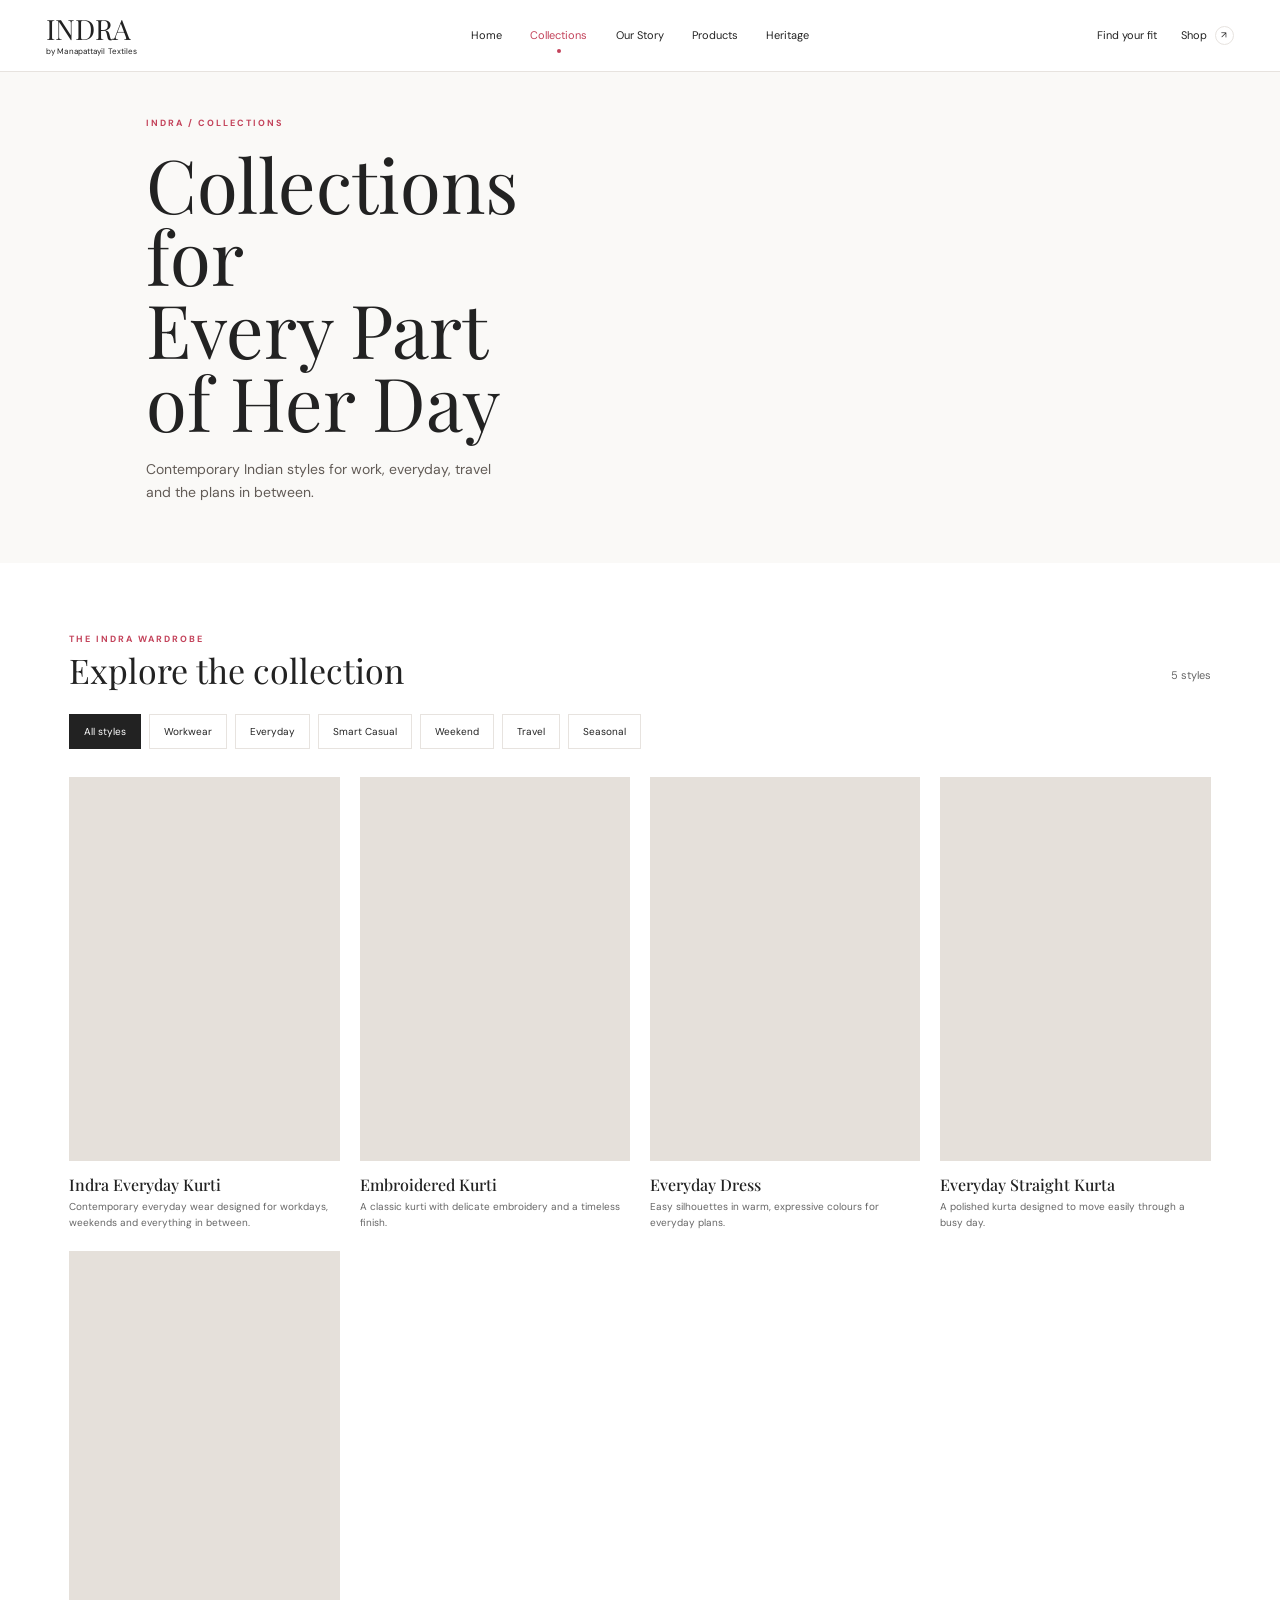
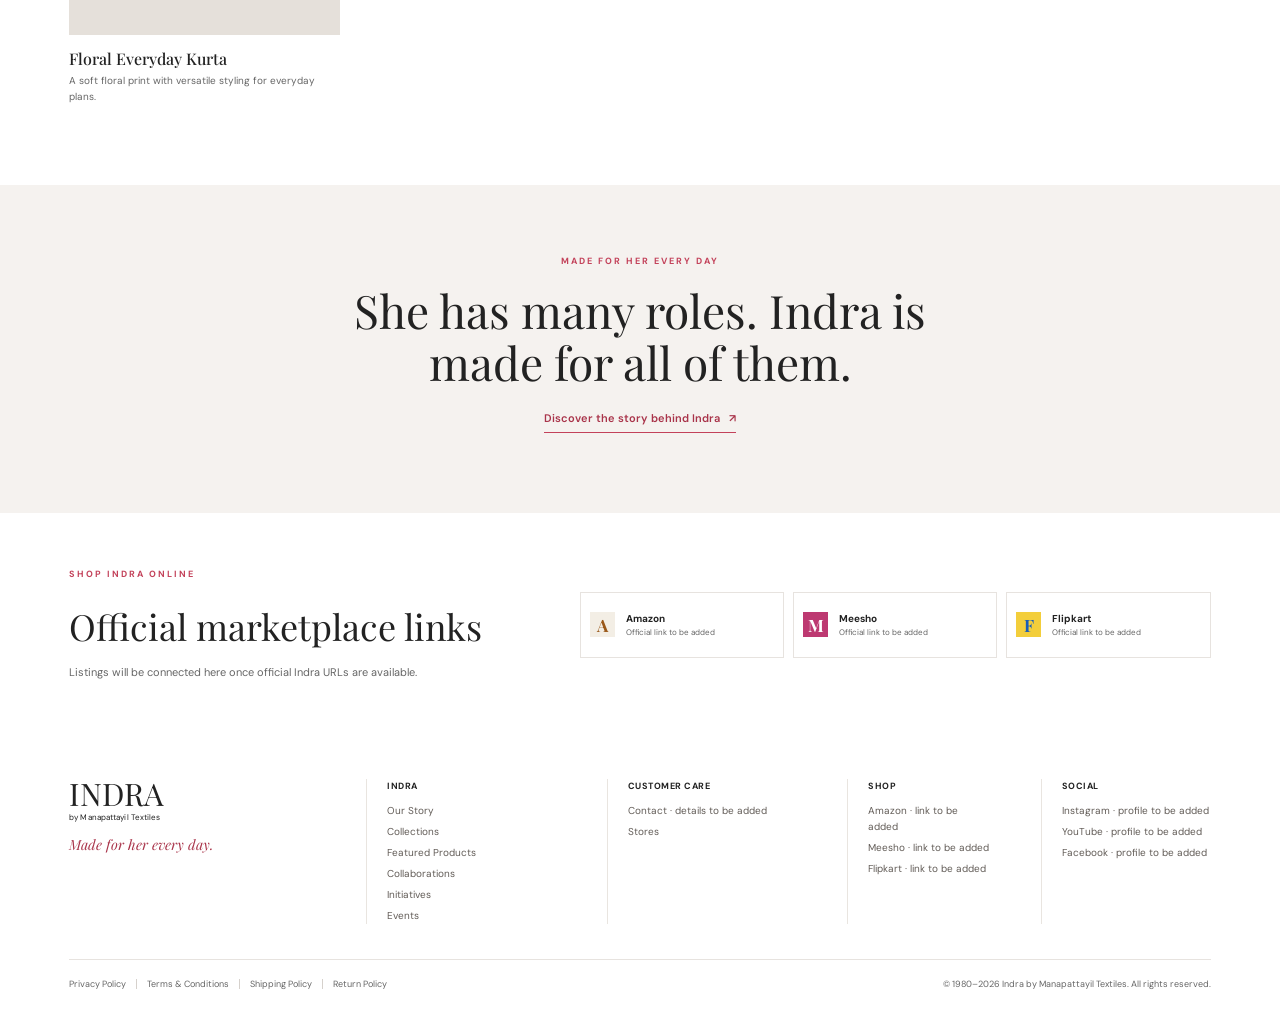
==== commit 5f5a2f4c: "Spelling change" ====
--- a/explore.html
+++ b/explore.html
@@ -2,14 +2,14 @@
 <html lang="en">
 <head>
   <meta charset="utf-8"><meta name="viewport" content="width=device-width, initial-scale=1"><meta name="theme-color" content="#ffffff">
-  <meta name="description" content="Explore contemporary Indian fashion from Indra by ManaPattayil Textiles.">
+  <meta name="description" content="Explore contemporary Indian fashion from Indra by Manapattayil Textiles.">
   <title>Explore Indra | Collections</title>
   <link rel="preconnect" href="https://fonts.googleapis.com"><link rel="preconnect" href="https://fonts.gstatic.com" crossorigin>
   <link href="https://fonts.googleapis.com/css2?family=DM+Sans:wght@400;500;600;700&family=Playfair+Display:wght@400;500;600&display=swap" rel="stylesheet">
   <link rel="stylesheet" href="styles.css"><script src="products.js" defer></script><script src="script.js" defer></script>
 </head>
 <body>
-  <header class="site-header"><a class="wordmark" href="index.html" aria-label="Indra home">INDRA<span>by ManaPattayil Textiles</span></a><button class="menu-toggle" type="button" aria-expanded="false" aria-controls="primary-nav" aria-label="Open navigation"><span></span><span></span></button><nav class="primary-nav" id="primary-nav" aria-label="Main navigation"><a href="index.html">Home</a><a class="is-active" href="explore.html">Collections</a><a href="our-story.html">Our Story</a><a href="product.html">Products</a><a href="our-story.html#heritage">Heritage</a></nav><div class="header-actions"><a class="header-link" href="#collection">Find your fit</a><a class="bag-link" href="product.html" aria-label="Featured product">Shop <span>↗</span></a></div></header>
+  <header class="site-header"><a class="wordmark" href="index.html" aria-label="Indra home">INDRA<span>by Manapattayil Textiles</span></a><button class="menu-toggle" type="button" aria-expanded="false" aria-controls="primary-nav" aria-label="Open navigation"><span></span><span></span></button><nav class="primary-nav" id="primary-nav" aria-label="Main navigation"><a href="index.html">Home</a><a class="is-active" href="explore.html">Collections</a><a href="our-story.html">Our Story</a><a href="product.html">Products</a><a href="our-story.html#heritage">Heritage</a></nav><div class="header-actions"><a class="header-link" href="#collection">Find your fit</a><a class="bag-link" href="product.html" aria-label="Featured product">Shop <span>↗</span></a></div></header>
   <main>
     <section class="collection-hero page-gutter"><div><p class="eyebrow">Indra / collections</p><h1>Collections for<br>Every Part of Her Day</h1><p class="intro">Contemporary Indian styles for work, everyday, travel and the plans in between.</p></div><img src="Images/mustard-workwear-kurta.jpg" data-local-image data-fallback="https://images.unsplash.com/photo-1529139574466-a303027c1d8b?auto=format&fit=crop&w=1400&q=88" alt="Indra kurta styled for a confident workday"></section>
     <section class="collection-section page-gutter" id="collection"><div class="collection-top"><div><p class="eyebrow">The Indra wardrobe</p><h2>Explore the collection</h2></div><p class="product-count"><span data-product-count></span> styles</p></div>
@@ -21,13 +21,13 @@
   </main>
   <footer class="site-footer">
     <div class="footer-main">
-      <div class="footer-brand"><a class="wordmark" href="index.html">INDRA<span>by ManaPattayil Textiles</span></a><p>Made for her every day.</p></div>
+      <div class="footer-brand"><a class="wordmark" href="index.html">INDRA<span>by Manapattayil Textiles</span></a><p>Made for her every day.</p></div>
       <nav class="footer-column" aria-label="Indra"><h2>Indra</h2><a href="our-story.html">Our Story</a><a href="explore.html">Collections</a><a href="product.html">Featured Products</a><a href="index.html#collaborations">Collaborations</a><a href="index.html#initiatives">Initiatives</a><a href="index.html#events">Events</a></nav>
       <nav class="footer-column" aria-label="Customer care"><h2>Customer Care</h2><span>Contact · details to be added</span><a href="index.html#stores">Stores</a></nav>
       <nav class="footer-column" aria-label="Shop"><h2>Shop</h2><span>Amazon · link to be added</span><span>Meesho · link to be added</span><span>Flipkart · link to be added</span></nav>
       <nav class="footer-column footer-social" aria-label="Social platforms"><h2>Social</h2><span>Instagram · profile to be added</span><span>YouTube · profile to be added</span><span>Facebook · profile to be added</span></nav>
     </div>
-    <div class="footer-bottom"><div class="footer-legal"><span>Privacy Policy</span><span>Terms &amp; Conditions</span><span>Shipping Policy</span><span>Return Policy</span></div><small>© 1980–<span data-year></span> Indra by ManaPattayil Textiles. All rights reserved.</small></div>
+    <div class="footer-bottom"><div class="footer-legal"><span>Privacy Policy</span><span>Terms &amp; Conditions</span><span>Shipping Policy</span><span>Return Policy</span></div><small>© 1980–<span data-year></span> Indra by Manapattayil Textiles. All rights reserved.</small></div>
   </footer>
 </body>
 </html>
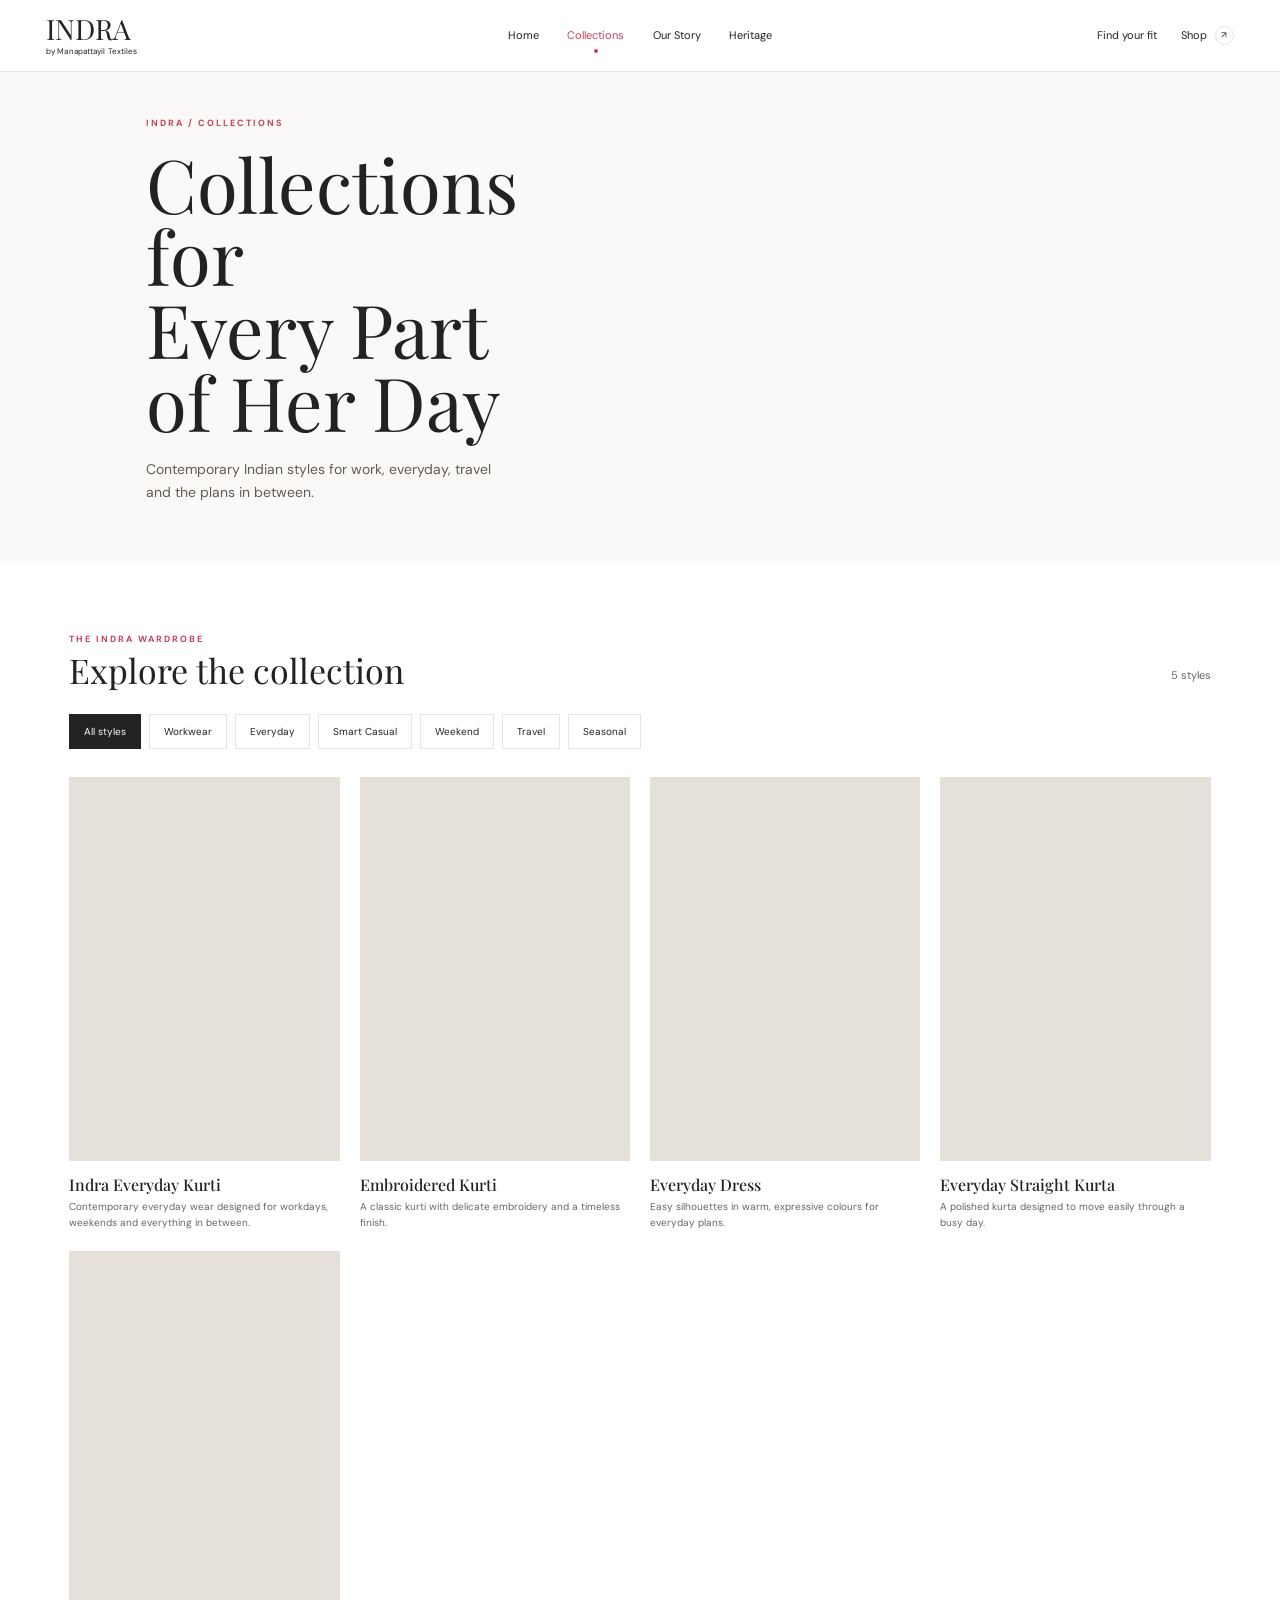
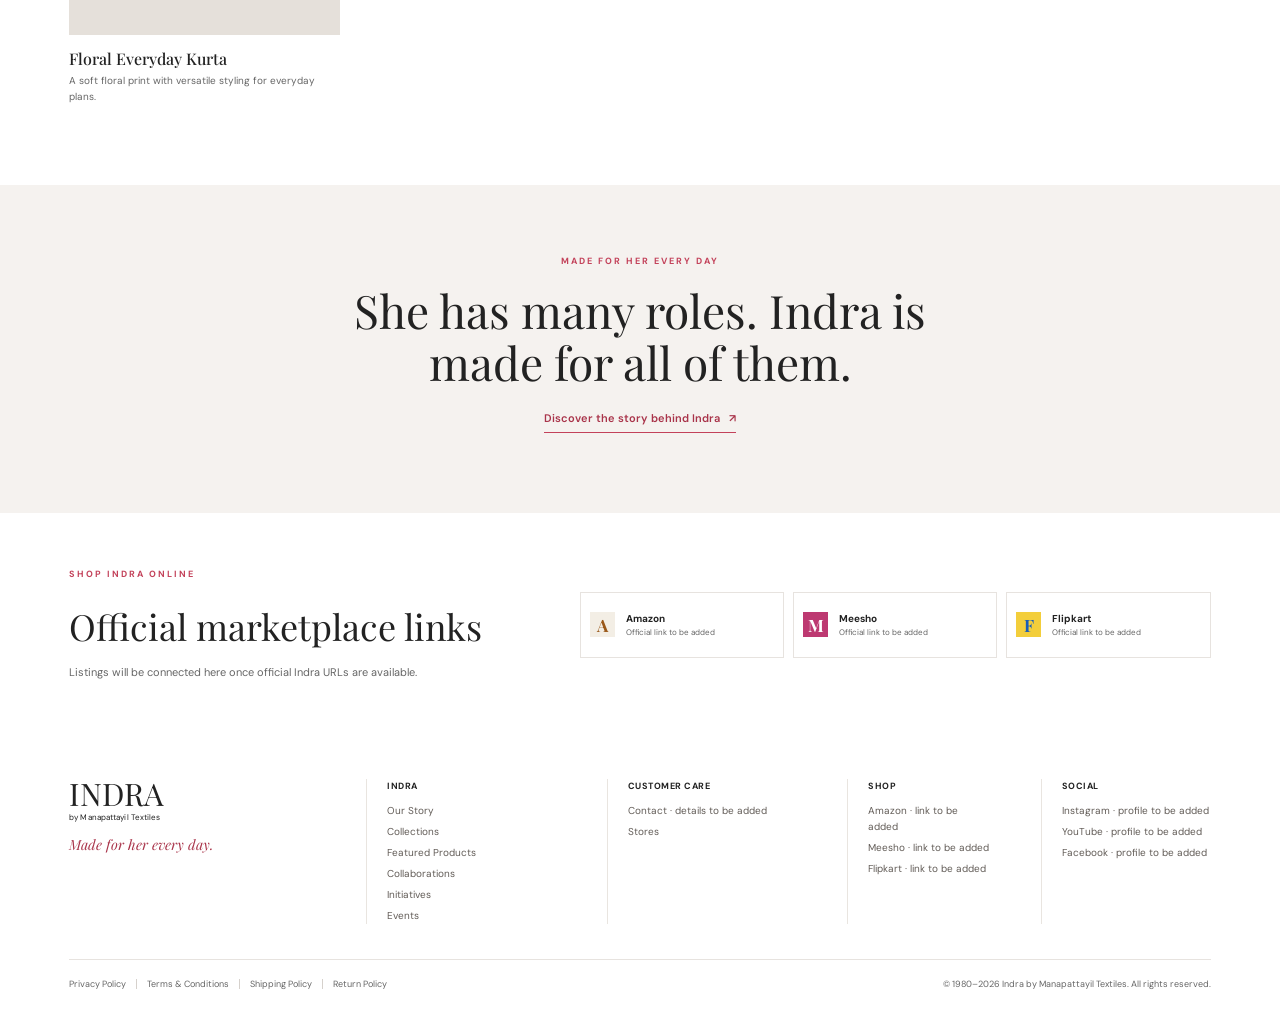
==== commit 31df471a: "Remove product link" ====
--- a/explore.html
+++ b/explore.html
@@ -9,7 +9,7 @@
   <link rel="stylesheet" href="styles.css"><script src="products.js" defer></script><script src="script.js" defer></script>
 </head>
 <body>
-  <header class="site-header"><a class="wordmark" href="index.html" aria-label="Indra home">INDRA<span>by Manapattayil Textiles</span></a><button class="menu-toggle" type="button" aria-expanded="false" aria-controls="primary-nav" aria-label="Open navigation"><span></span><span></span></button><nav class="primary-nav" id="primary-nav" aria-label="Main navigation"><a href="index.html">Home</a><a class="is-active" href="explore.html">Collections</a><a href="our-story.html">Our Story</a><a href="product.html">Products</a><a href="our-story.html#heritage">Heritage</a></nav><div class="header-actions"><a class="header-link" href="#collection">Find your fit</a><a class="bag-link" href="product.html" aria-label="Featured product">Shop <span>↗</span></a></div></header>
+  <header class="site-header"><a class="wordmark" href="index.html" aria-label="Indra home">INDRA<span>by Manapattayil Textiles</span></a><button class="menu-toggle" type="button" aria-expanded="false" aria-controls="primary-nav" aria-label="Open navigation"><span></span><span></span></button><nav class="primary-nav" id="primary-nav" aria-label="Main navigation"><a href="index.html">Home</a><a class="is-active" href="explore.html">Collections</a><a href="our-story.html">Our Story</a><a href="our-story.html#heritage">Heritage</a></nav><div class="header-actions"><a class="header-link" href="#collection">Find your fit</a><a class="bag-link" href="product.html" aria-label="Featured product">Shop <span>↗</span></a></div></header>
   <main>
     <section class="collection-hero page-gutter"><div><p class="eyebrow">Indra / collections</p><h1>Collections for<br>Every Part of Her Day</h1><p class="intro">Contemporary Indian styles for work, everyday, travel and the plans in between.</p></div><img src="Images/mustard-workwear-kurta.jpg" data-local-image data-fallback="https://images.unsplash.com/photo-1529139574466-a303027c1d8b?auto=format&fit=crop&w=1400&q=88" alt="Indra kurta styled for a confident workday"></section>
     <section class="collection-section page-gutter" id="collection"><div class="collection-top"><div><p class="eyebrow">The Indra wardrobe</p><h2>Explore the collection</h2></div><p class="product-count"><span data-product-count></span> styles</p></div>
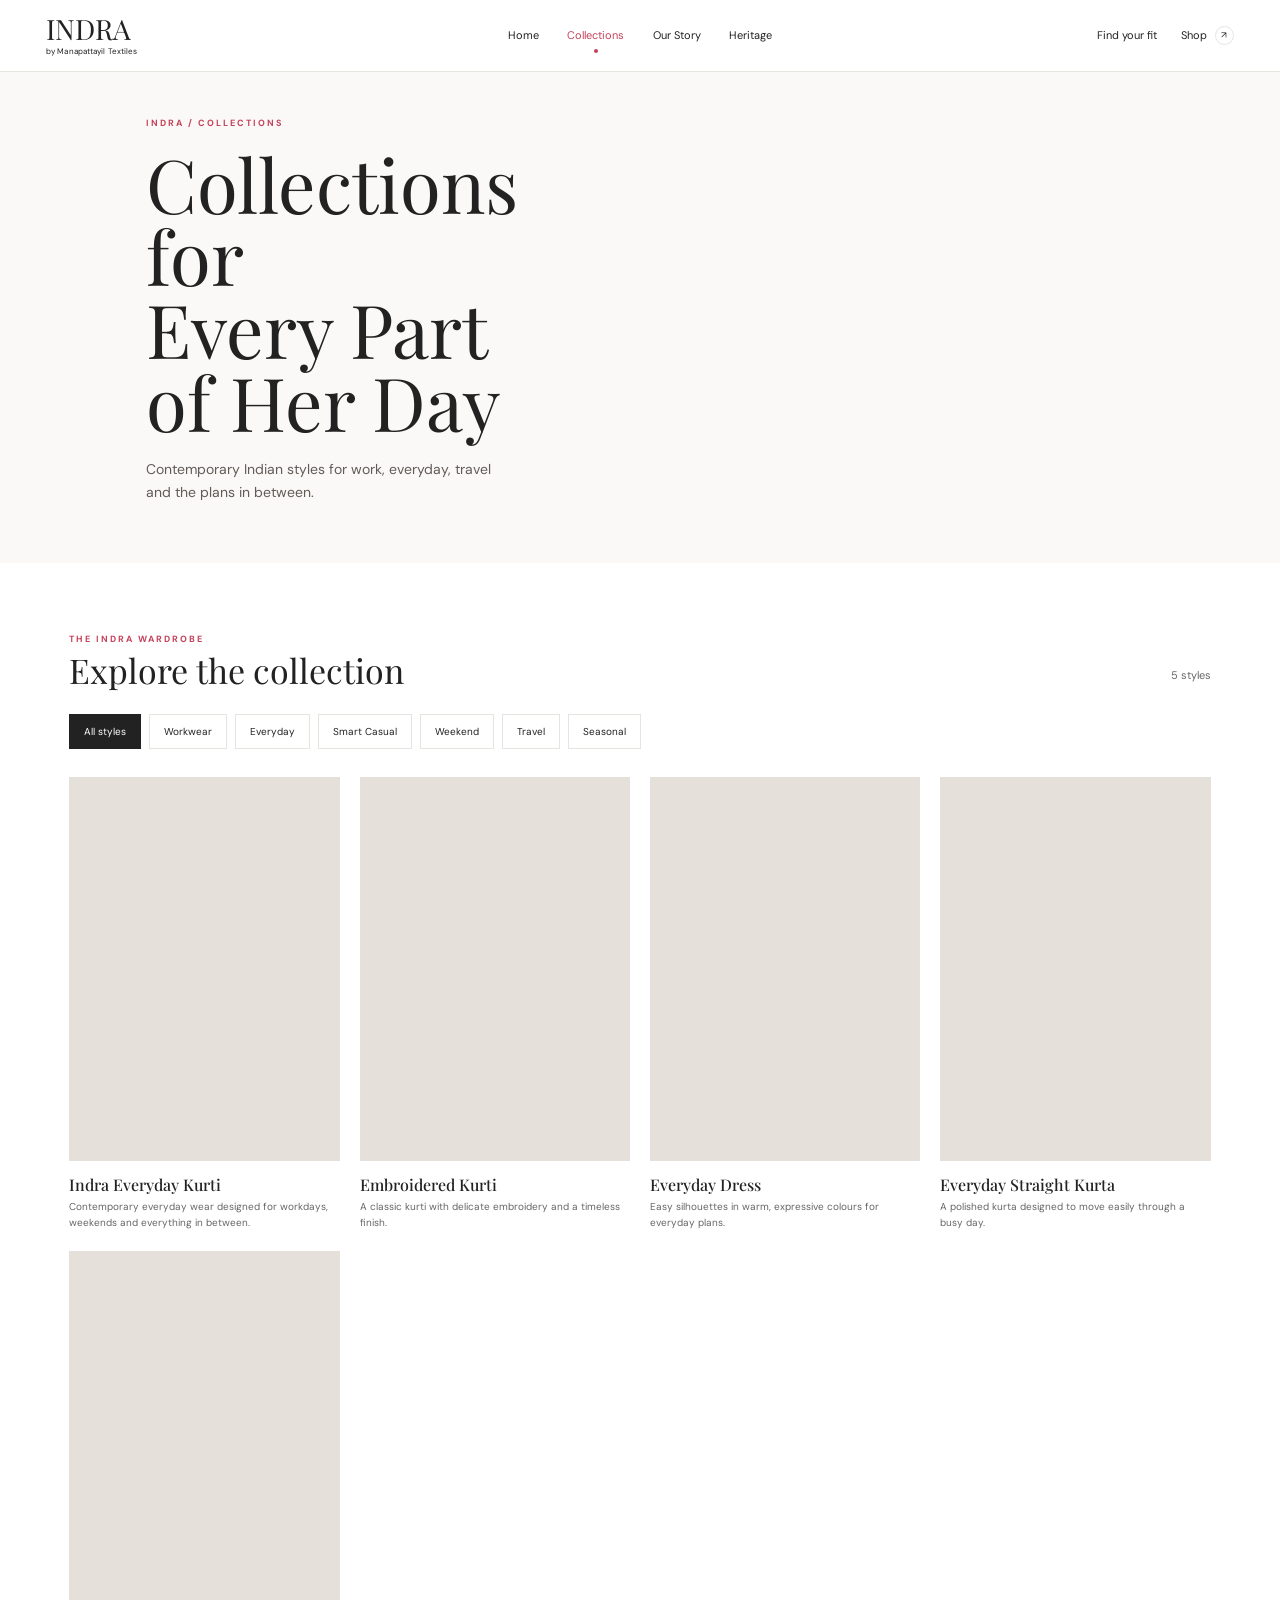
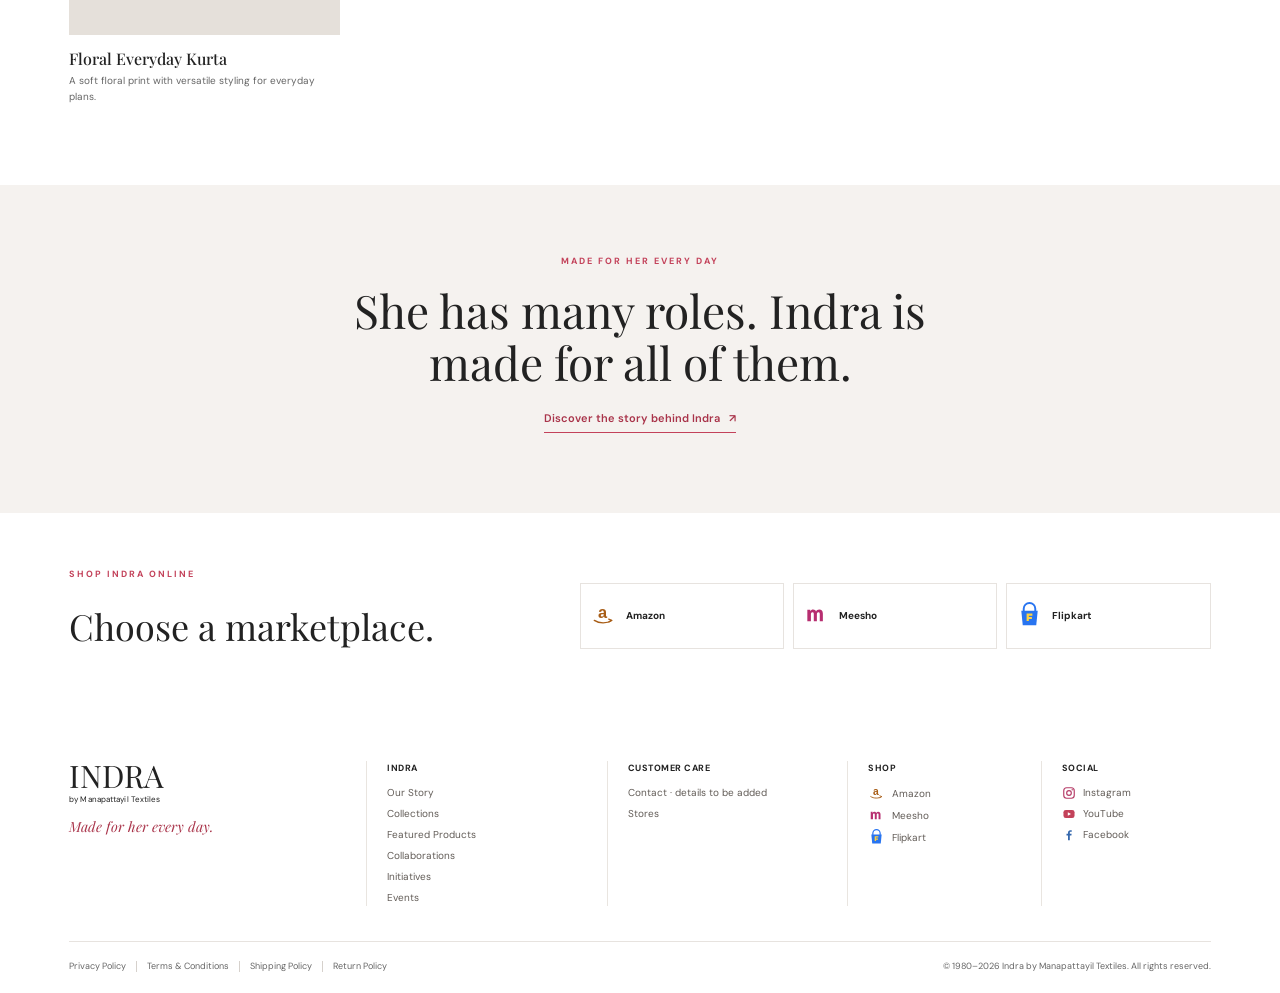
==== commit 1693ddf8: "Adding icons and text update" ====
--- a/explore.html
+++ b/explore.html
@@ -17,15 +17,15 @@
       <div class="product-grid" data-product-grid></div>
     </section>
     <section class="collection-note page-gutter" id="stories"><p class="eyebrow">Made for her every day</p><h2>She has many roles. Indra is made for all of them.</h2><a class="text-link" href="our-story.html">Discover the story behind Indra <span aria-hidden="true">↗</span></a></section>
-    <section class="online-section page-gutter"><div><p class="eyebrow">Shop Indra Online</p><h2>Official marketplace links</h2><p>Listings will be connected here once official Indra URLs are available.</p></div><div class="marketplace-grid" data-marketplaces></div></section>
+    <section class="online-section page-gutter"><div><p class="eyebrow">Shop Indra Online</p><h2>Choose a marketplace.</h2></div><div class="marketplace-grid" data-marketplaces></div></section>
   </main>
   <footer class="site-footer">
     <div class="footer-main">
       <div class="footer-brand"><a class="wordmark" href="index.html">INDRA<span>by Manapattayil Textiles</span></a><p>Made for her every day.</p></div>
       <nav class="footer-column" aria-label="Indra"><h2>Indra</h2><a href="our-story.html">Our Story</a><a href="explore.html">Collections</a><a href="product.html">Featured Products</a><a href="index.html#collaborations">Collaborations</a><a href="index.html#initiatives">Initiatives</a><a href="index.html#events">Events</a></nav>
       <nav class="footer-column" aria-label="Customer care"><h2>Customer Care</h2><span>Contact · details to be added</span><a href="index.html#stores">Stores</a></nav>
-      <nav class="footer-column" aria-label="Shop"><h2>Shop</h2><span>Amazon · link to be added</span><span>Meesho · link to be added</span><span>Flipkart · link to be added</span></nav>
-      <nav class="footer-column footer-social" aria-label="Social platforms"><h2>Social</h2><span>Instagram · profile to be added</span><span>YouTube · profile to be added</span><span>Facebook · profile to be added</span></nav>
+      <nav class="footer-column" aria-label="Shop"><h2>Shop</h2><span>Amazon</span><span>Meesho</span><span>Flipkart</span></nav>
+      <nav class="footer-column footer-social" aria-label="Social platforms"><h2>Social</h2><span>Instagram</span><span>YouTube</span><span>Facebook</span></nav>
     </div>
     <div class="footer-bottom"><div class="footer-legal"><span>Privacy Policy</span><span>Terms &amp; Conditions</span><span>Shipping Policy</span><span>Return Policy</span></div><small>© 1980–<span data-year></span> Indra by Manapattayil Textiles. All rights reserved.</small></div>
   </footer>
--- a/styles.css
+++ b/styles.css
@@ -20,8 +20,11 @@
 a { color: inherit; text-decoration: none; }
 button { color: inherit; font: inherit; }
 .page-gutter { padding-right: clamp(22px, 5.4vw, 86px); padding-left: clamp(22px, 5.4vw, 86px); }
-.site-header { height: 72px; display: grid; grid-template-columns: 1fr auto 1fr; align-items: center; gap: 28px; padding: 0 clamp(20px, 3.6vw, 58px); background: rgba(255, 255, 255, .97); border-bottom: 1px solid var(--line); position: relative; z-index: 10; }
+.site-header { height: 72px; display: grid; grid-template-columns: 1fr auto 1fr; align-items: center; gap: 28px; padding: 0 clamp(20px, 3.6vw, 58px); background: rgba(255, 255, 255, .97); border-bottom: 1px solid var(--line); position: sticky; top: 0; z-index: 10; transition: height .22s ease, box-shadow .22s ease; }
+.site-header.is-compact { height: 56px; box-shadow: 0 5px 18px rgba(34, 34, 34, .07); }
 .wordmark { width: max-content; display: flex; flex-direction: column; font-family: var(--serif); font-size: 28px; line-height: .95; letter-spacing: 0; }
+.site-header .wordmark { transition: font-size .22s ease; }
+.site-header.is-compact .wordmark { font-size: 24px; }
 .wordmark span { margin-top: 5px; font-family: var(--sans); font-size: 8px; line-height: 1; letter-spacing: .1px; }
 .primary-nav { display: flex; gap: clamp(15px, 2.2vw, 34px); align-items: center; }
 .primary-nav a, .header-link, .bag-link { font-size: 11px; transition: color .2s ease; }
@@ -92,6 +95,7 @@
 .footer-column a:hover { color: var(--rose); }
 .footer-social a { display: flex; align-items: center; gap: 8px; }
 .footer-social a span { width: 14px; color: var(--rose-dark); font-size: 12px; text-align: center; }
+.footer-social > span { display: flex; align-items: center; gap: 7px; }
 .footer-bottom { min-height: 37px; display: flex; justify-content: space-between; align-items: center; gap: 18px; padding-top: 12px; border-top: 1px solid var(--line); }
 .footer-legal { display: flex; flex-wrap: wrap; gap: 0; }
 .footer-legal span { padding: 0 10px; border-right: 1px solid #d6d1cc; color: var(--muted); font-size: 9px; line-height: 1.2; }
@@ -236,11 +240,13 @@
 .online-section > div:first-child > p:last-child { margin: 0; color: var(--muted); font-size: 11px; }
 .marketplace-grid { display: grid; grid-template-columns: repeat(3, minmax(0, 1fr)); gap: 9px; }
 .marketplace-option { min-height: 66px; display: grid; grid-template-columns: 28px minmax(0, 1fr) 14px; gap: 8px; align-items: center; padding: 9px; border: 1px solid var(--line); }
-.marketplace-option[aria-disabled="true"] { color: var(--muted); }
 .marketplace-option[href]:hover { border-color: var(--rose); }
 .marketplace-copy { display: flex; flex-direction: column; min-width: 0; }
 .marketplace-copy strong { color: var(--ink); font-size: 10px; }
-.marketplace-copy small { color: var(--muted); font-size: 8px; line-height: 1.3; }
+.marketplace-icon { display: block; width: 27px; height: 27px; flex: 0 0 27px; }
+.marketplace-icon-amazon { color: #a85d16; }
+.marketplace-icon-meesho { color: #b72e70; }
+.marketplace-icon-flipkart { color: #2874f0; }
 .product-availability { margin: 0 0 16px; color: var(--muted); font-size: 10px; }
 .product-info .size-picker h2 { margin: 0 0 9px; font-family: var(--sans); font-size: 11px; font-weight: 600; }
 .product-info .retailer-list { margin-bottom: 15px; }
@@ -255,6 +261,8 @@
 .brand-relationship > span { color: var(--rose); font-size: 23px; text-align: center; }
 .footer-column > span { color: #625c57; font-size: 10px; line-height: 1.6; }
 .footer-column > span[aria-disabled="true"] { color: var(--muted); }
+.footer-column[aria-label="Shop"] > span { display: flex; align-items: center; gap: 7px; }
+.footer-column[aria-label="Shop"] .marketplace-icon { width: 17px; height: 17px; flex-basis: 17px; }
 .social-section { display: grid; grid-template-columns: .7fr 1.3fr; gap: 6vw; align-items: center; padding-top: 55px; padding-bottom: 65px; background: var(--surface); }
 .social-heading h2 { margin-bottom: 7px; font-family: var(--serif); font-size: clamp(28px, 3.5vw, 42px); font-weight: 400; }
 .social-heading > p:last-child { margin: 0; color: var(--muted); font-size: 11px; }
@@ -263,6 +271,11 @@
 .social-profile[href] { color: var(--rose-dark); }
 .social-profile > span:first-child { font-family: var(--serif); font-size: 15px; }
 .social-profile[aria-disabled="true"] { cursor: default; }
+.social-icon { display: block; width: 16px; height: 16px; flex: 0 0 16px; color: currentColor; }
+.footer-social .social-icon { width: 14px; height: 14px; flex-basis: 14px; }
+.social-icon-instagram { color: #b63d68; }
+.social-icon-facebook { color: #3568ad; }
+.social-icon-youtube { color: #c3425a; }
 .social-image-grid { display: grid; grid-template-columns: repeat(3, minmax(0, 1fr)); gap: 10px; }
 .social-image-grid a { min-width: 0; position: relative; aspect-ratio: 1 / 1.12; overflow: hidden; background: var(--soft); }
 .social-image-grid img { transition: transform .4s ease; }
@@ -276,6 +289,7 @@
   .menu-toggle span { width: 20px; height: 1px; background: var(--ink); }
   .primary-nav { position: absolute; top: 71px; right: 0; left: 0; display: none; flex-direction: column; align-items: stretch; gap: 0; padding: 8px 22px 17px; border-bottom: 1px solid var(--line); background: var(--white); }
   .primary-nav.is-open { display: flex; }
+  .site-header.is-compact .primary-nav { top: 55px; }
   .primary-nav a { padding: 11px 0; border-bottom: 1px solid #eeeae5; }
   .primary-nav a.is-active::after { display: none; }
   .hero-copy { width: min(480px, 55%); }
@@ -300,10 +314,13 @@
 @media (max-width: 620px) {
   body { font-size: 13px; }
   .site-header { height: 62px; padding: 0 17px; gap: 9px; }
+  .site-header.is-compact { height: 52px; }
   .wordmark { font-size: 25px; }
   .header-actions { gap: 0; }
   .header-link { display: none; }
   .primary-nav { top: 61px; }
+  .site-header.is-compact .primary-nav { top: 51px; }
+  .site-header.is-compact .wordmark { font-size: 22px; }
   .bag-link { font-size: 10px; }
   .home-hero { min-height: 650px; height: calc(100svh - 62px); max-height: 780px; }
   .home-hero::after { background: linear-gradient(0deg, rgba(255,255,255,.98) 0%, rgba(255,255,255,.88) 38%, rgba(255,255,255,.1) 79%); }
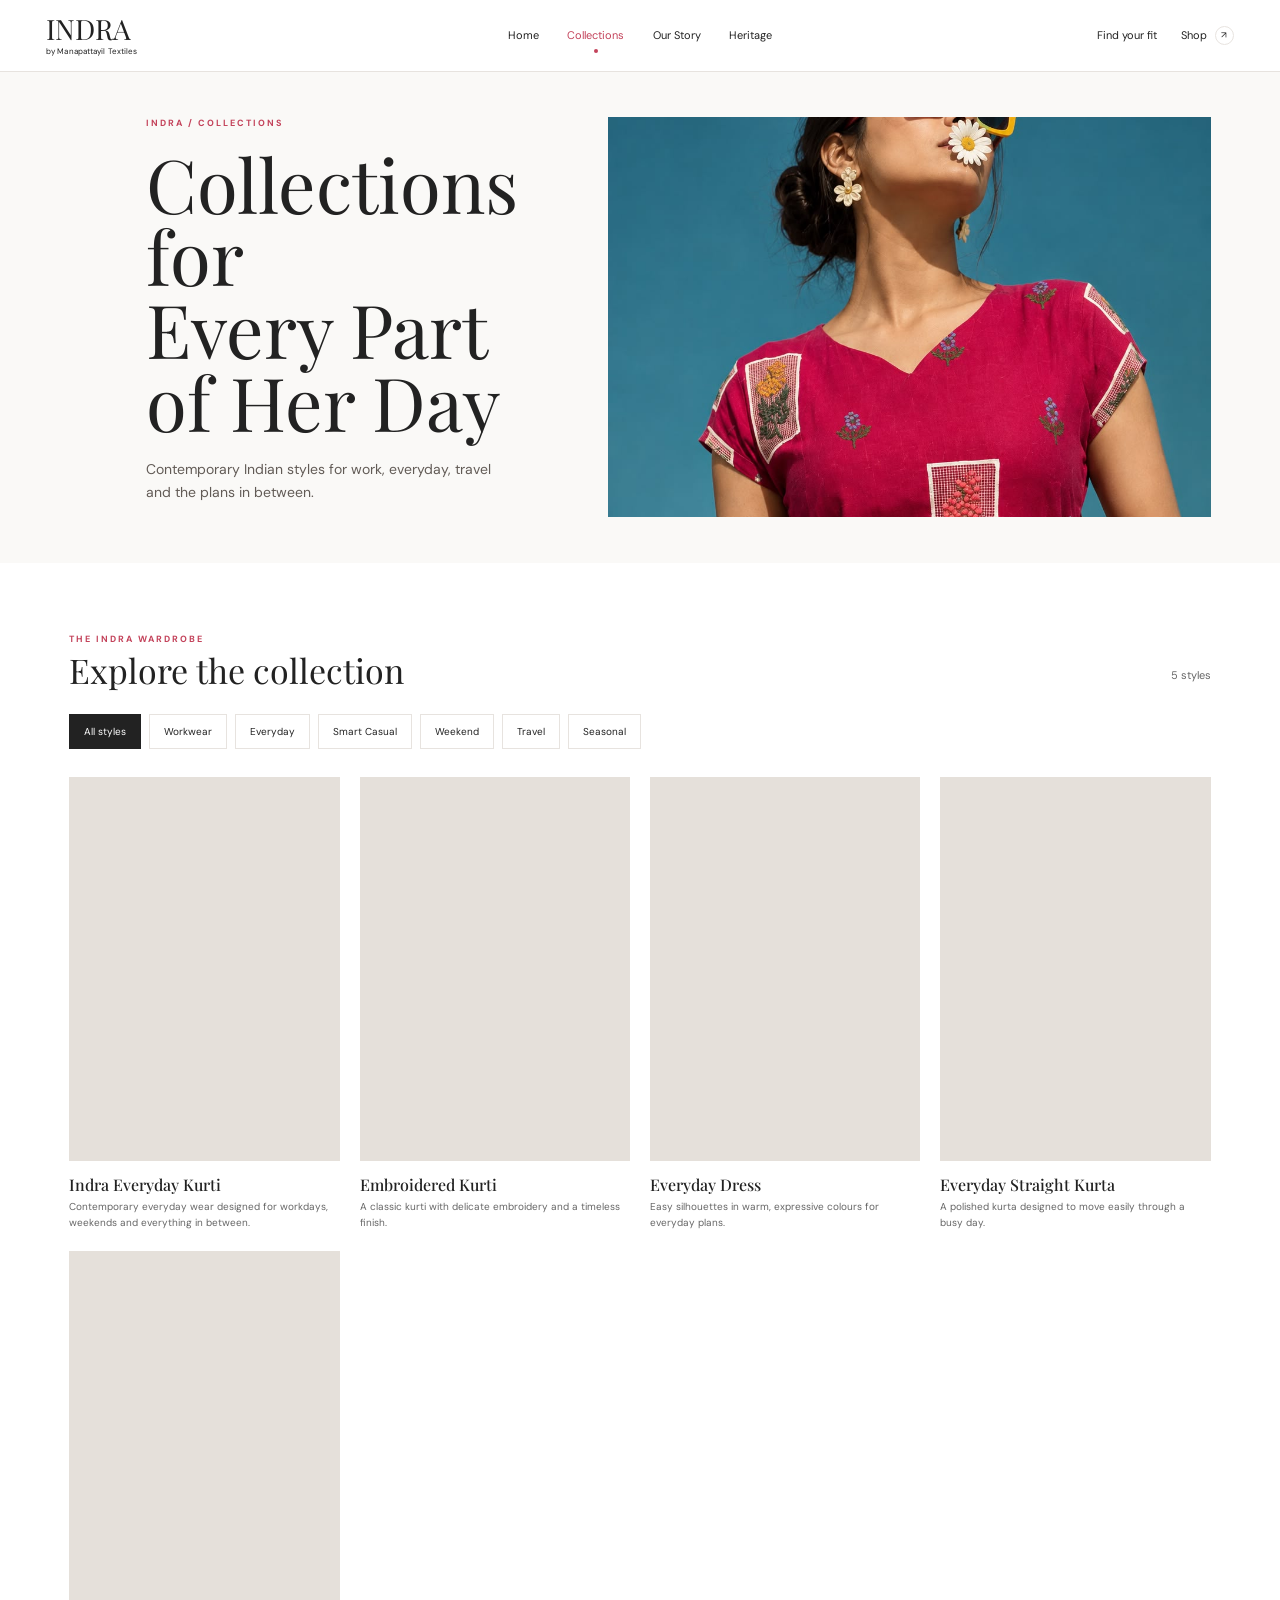
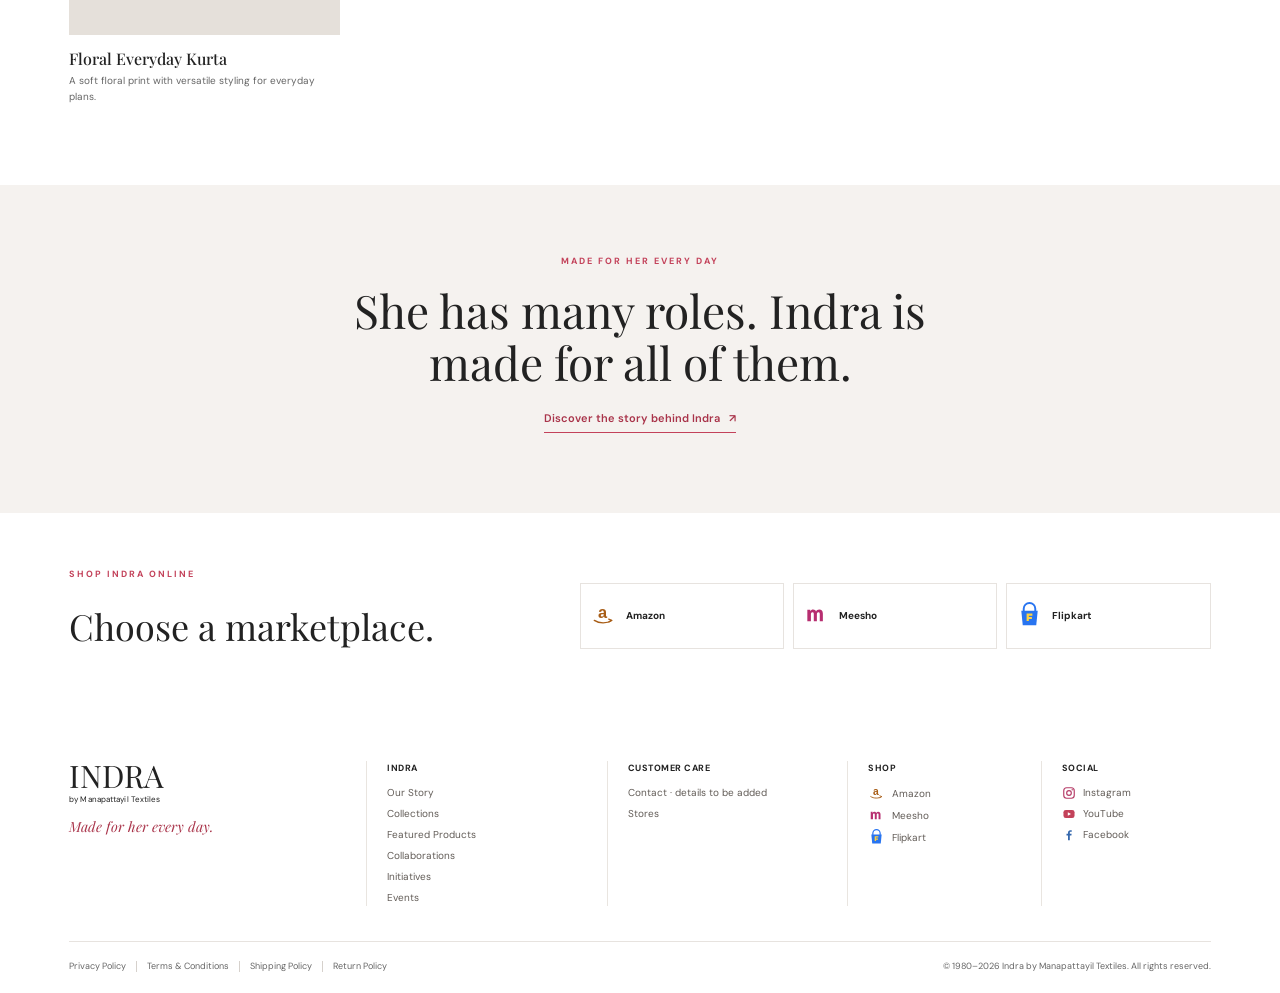
==== commit d03cd3fc: "update image" ====
--- a/explore.html
+++ b/explore.html
@@ -11,7 +11,7 @@
 <body>
   <header class="site-header"><a class="wordmark" href="index.html" aria-label="Indra home">INDRA<span>by Manapattayil Textiles</span></a><button class="menu-toggle" type="button" aria-expanded="false" aria-controls="primary-nav" aria-label="Open navigation"><span></span><span></span></button><nav class="primary-nav" id="primary-nav" aria-label="Main navigation"><a href="index.html">Home</a><a class="is-active" href="explore.html">Collections</a><a href="our-story.html">Our Story</a><a href="our-story.html#heritage">Heritage</a></nav><div class="header-actions"><a class="header-link" href="#collection">Find your fit</a><a class="bag-link" href="product.html" aria-label="Featured product">Shop <span>↗</span></a></div></header>
   <main>
-    <section class="collection-hero page-gutter"><div><p class="eyebrow">Indra / collections</p><h1>Collections for<br>Every Part of Her Day</h1><p class="intro">Contemporary Indian styles for work, everyday, travel and the plans in between.</p></div><img src="Images/mustard-workwear-kurta.jpg" data-local-image data-fallback="https://images.unsplash.com/photo-1529139574466-a303027c1d8b?auto=format&fit=crop&w=1400&q=88" alt="Indra kurta styled for a confident workday"></section>
+    <section class="collection-hero page-gutter"><div><p class="eyebrow">Indra / collections</p><h1>Collections for<br>Every Part of Her Day</h1><p class="intro">Contemporary Indian styles for work, everyday, travel and the plans in between.</p></div><img src="Images/mustard-workwear-kurta.jpg" data-local-image data-fallback="Images/redKurthi.jpeg" alt="Indra kurta styled for a confident workday"></section>
     <section class="collection-section page-gutter" id="collection"><div class="collection-top"><div><p class="eyebrow">The Indra wardrobe</p><h2>Explore the collection</h2></div><p class="product-count"><span data-product-count></span> styles</p></div>
       <div class="filter-row" role="group" aria-label="Filter collection"><button class="filter-button is-selected" type="button" data-filter="all" aria-pressed="true">All styles</button><button class="filter-button" type="button" data-filter="workwear" aria-pressed="false">Workwear</button><button class="filter-button" type="button" data-filter="everyday" aria-pressed="false">Everyday</button><button class="filter-button" type="button" data-filter="smart-casual" aria-pressed="false">Smart Casual</button><button class="filter-button" type="button" data-filter="weekend" aria-pressed="false">Weekend</button><button class="filter-button" type="button" data-filter="travel" aria-pressed="false">Travel</button><button class="filter-button" type="button" data-filter="seasonal" aria-pressed="false">Seasonal</button></div>
       <div class="product-grid" data-product-grid></div>
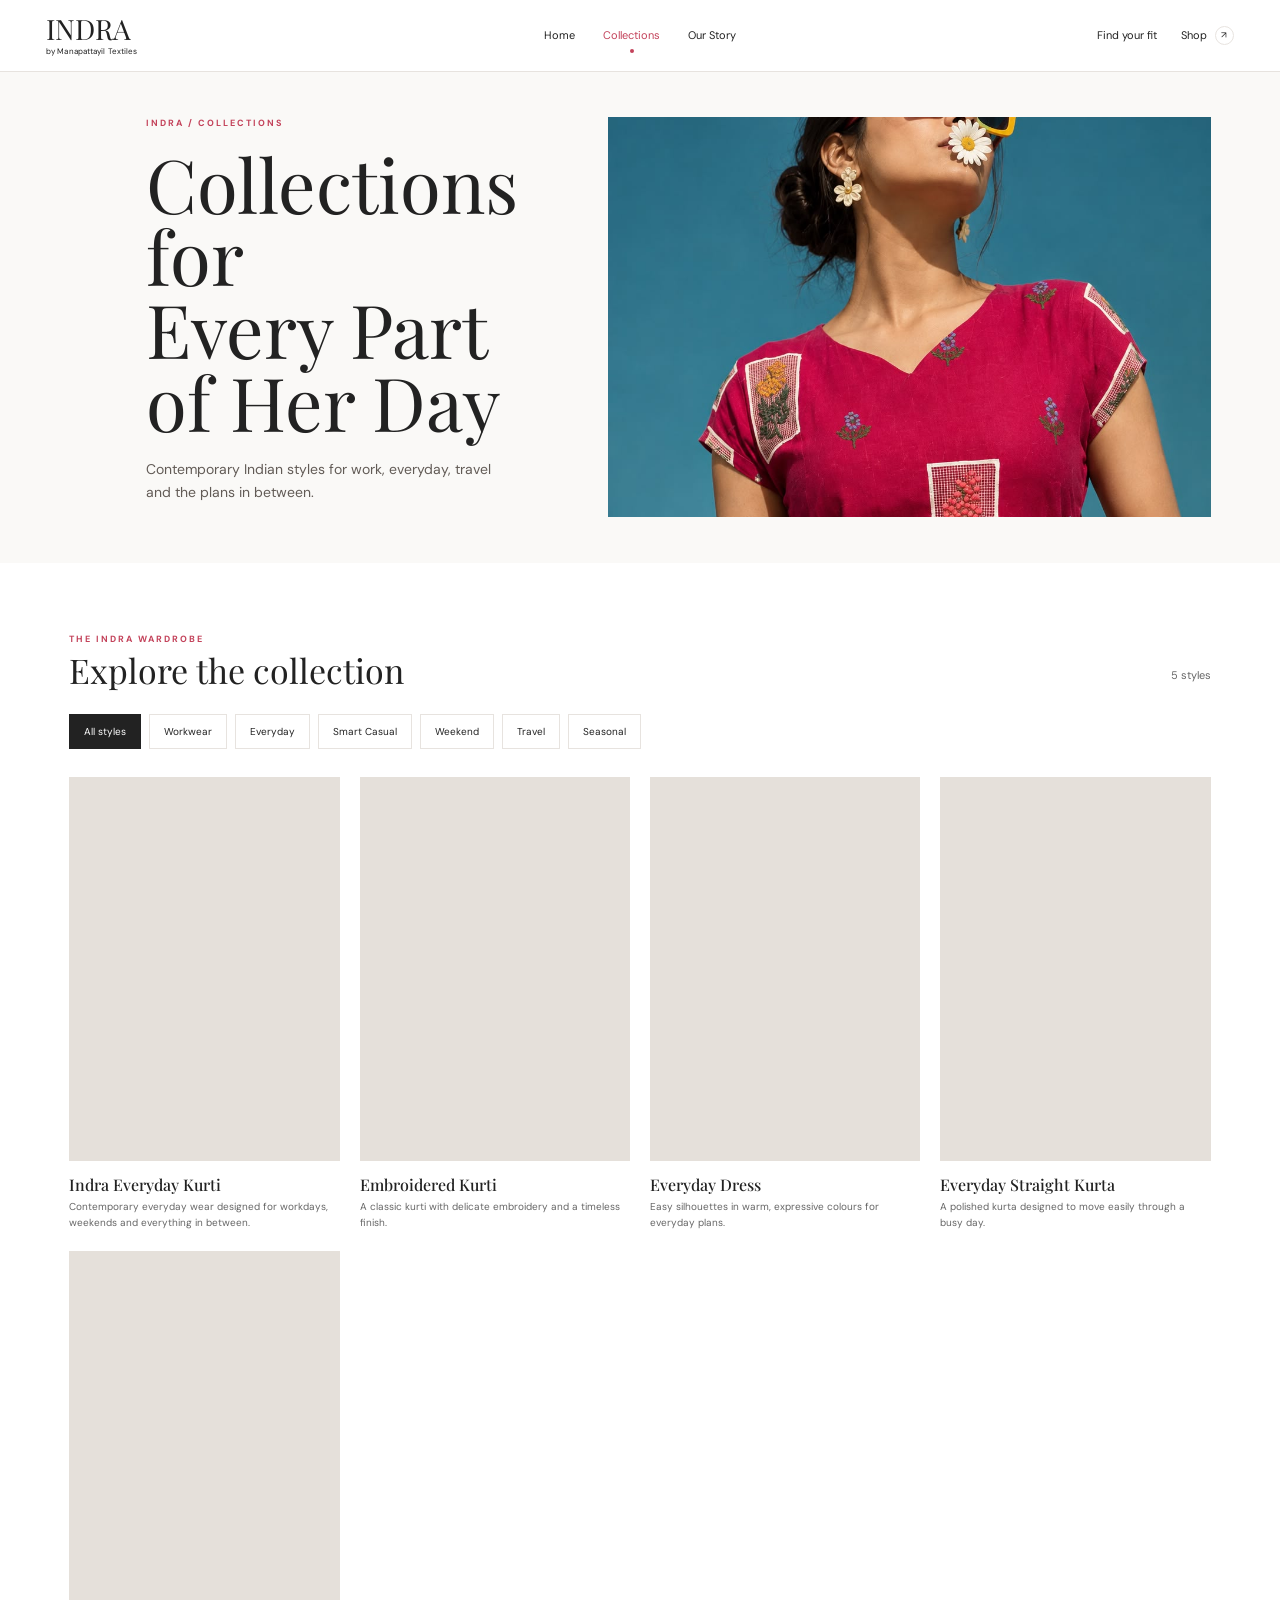
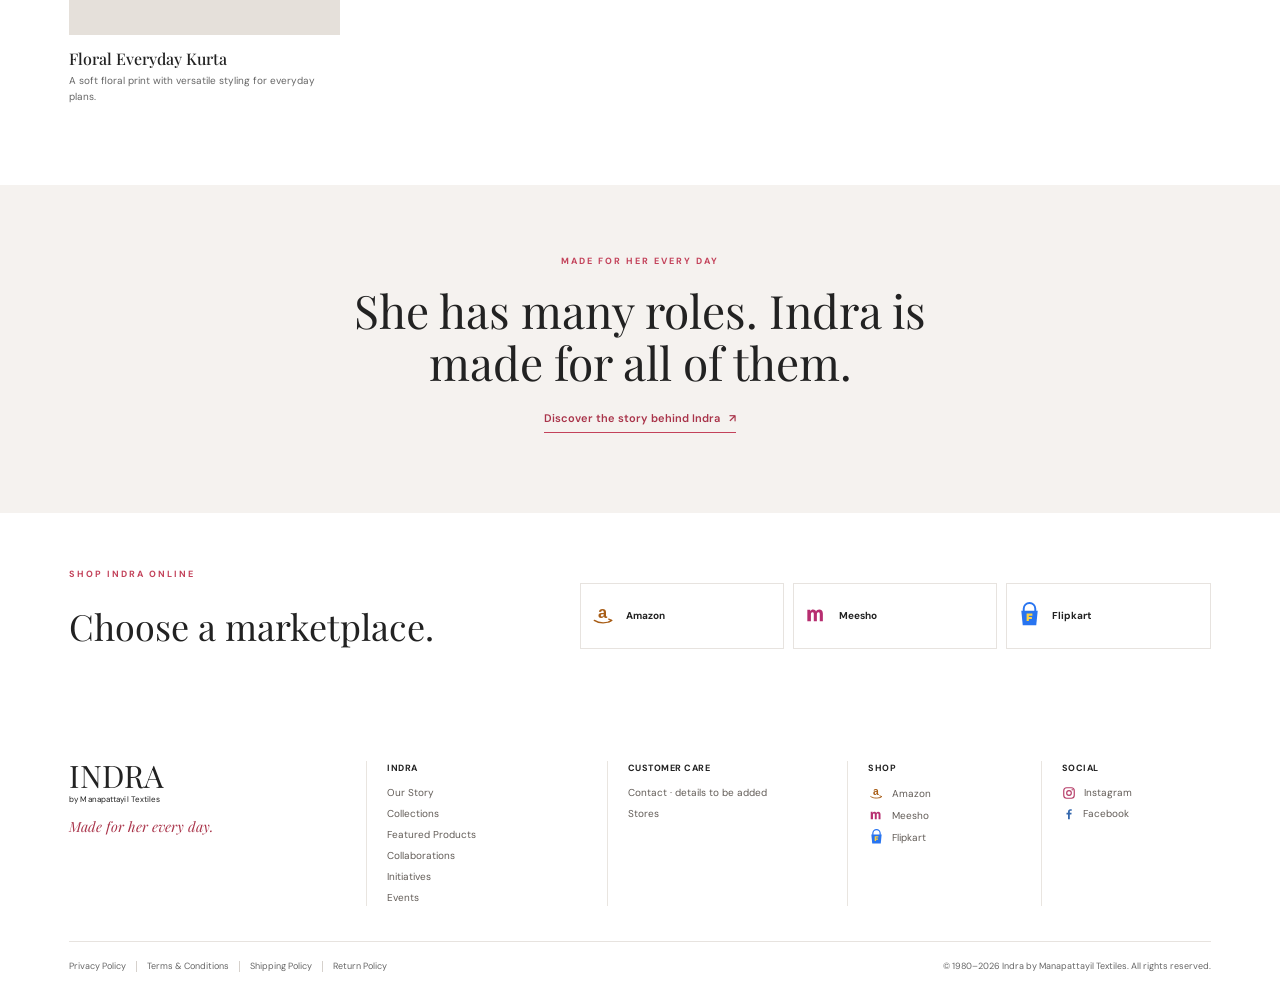
==== commit dfb4c475: "Adding Configuration" ====
--- a/explore.html
+++ b/explore.html
@@ -6,10 +6,10 @@
   <title>Explore Indra | Collections</title>
   <link rel="preconnect" href="https://fonts.googleapis.com"><link rel="preconnect" href="https://fonts.gstatic.com" crossorigin>
   <link href="https://fonts.googleapis.com/css2?family=DM+Sans:wght@400;500;600;700&family=Playfair+Display:wght@400;500;600&display=swap" rel="stylesheet">
-  <link rel="stylesheet" href="styles.css"><script src="products.js" defer></script><script src="script.js" defer></script>
+  <link rel="stylesheet" href="styles.css"><script src="site-config.js" defer></script><script src="products.js" defer></script><script src="script.js" defer></script>
 </head>
 <body>
-  <header class="site-header"><a class="wordmark" href="index.html" aria-label="Indra home">INDRA<span>by Manapattayil Textiles</span></a><button class="menu-toggle" type="button" aria-expanded="false" aria-controls="primary-nav" aria-label="Open navigation"><span></span><span></span></button><nav class="primary-nav" id="primary-nav" aria-label="Main navigation"><a href="index.html">Home</a><a class="is-active" href="explore.html">Collections</a><a href="our-story.html">Our Story</a><a href="our-story.html#heritage">Heritage</a></nav><div class="header-actions"><a class="header-link" href="#collection">Find your fit</a><a class="bag-link" href="product.html" aria-label="Featured product">Shop <span>↗</span></a></div></header>
+  <div data-site-header></div>
   <main>
     <section class="collection-hero page-gutter"><div><p class="eyebrow">Indra / collections</p><h1>Collections for<br>Every Part of Her Day</h1><p class="intro">Contemporary Indian styles for work, everyday, travel and the plans in between.</p></div><img src="Images/mustard-workwear-kurta.jpg" data-local-image data-fallback="Images/redKurthi.jpeg" alt="Indra kurta styled for a confident workday"></section>
     <section class="collection-section page-gutter" id="collection"><div class="collection-top"><div><p class="eyebrow">The Indra wardrobe</p><h2>Explore the collection</h2></div><p class="product-count"><span data-product-count></span> styles</p></div>
@@ -19,15 +19,6 @@
     <section class="collection-note page-gutter" id="stories"><p class="eyebrow">Made for her every day</p><h2>She has many roles. Indra is made for all of them.</h2><a class="text-link" href="our-story.html">Discover the story behind Indra <span aria-hidden="true">↗</span></a></section>
     <section class="online-section page-gutter"><div><p class="eyebrow">Shop Indra Online</p><h2>Choose a marketplace.</h2></div><div class="marketplace-grid" data-marketplaces></div></section>
   </main>
-  <footer class="site-footer">
-    <div class="footer-main">
-      <div class="footer-brand"><a class="wordmark" href="index.html">INDRA<span>by Manapattayil Textiles</span></a><p>Made for her every day.</p></div>
-      <nav class="footer-column" aria-label="Indra"><h2>Indra</h2><a href="our-story.html">Our Story</a><a href="explore.html">Collections</a><a href="product.html">Featured Products</a><a href="index.html#collaborations">Collaborations</a><a href="index.html#initiatives">Initiatives</a><a href="index.html#events">Events</a></nav>
-      <nav class="footer-column" aria-label="Customer care"><h2>Customer Care</h2><span>Contact · details to be added</span><a href="index.html#stores">Stores</a></nav>
-      <nav class="footer-column" aria-label="Shop"><h2>Shop</h2><span>Amazon</span><span>Meesho</span><span>Flipkart</span></nav>
-      <nav class="footer-column footer-social" aria-label="Social platforms"><h2>Social</h2><span>Instagram</span><span>YouTube</span><span>Facebook</span></nav>
-    </div>
-    <div class="footer-bottom"><div class="footer-legal"><span>Privacy Policy</span><span>Terms &amp; Conditions</span><span>Shipping Policy</span><span>Return Policy</span></div><small>© 1980–<span data-year></span> Indra by Manapattayil Textiles. All rights reserved.</small></div>
-  </footer>
+  <div data-site-footer></div>
 </body>
 </html>
--- a/styles.css
+++ b/styles.css
@@ -34,6 +34,7 @@
 .bag-link { display: flex; align-items: center; gap: 8px; }
 .bag-link span { display: inline-grid; place-items: center; width: 19px; height: 19px; border: 1px solid var(--line); border-radius: 50%; font-size: 9px; }
 .menu-toggle { display: none; }
+[data-button-visibility][hidden] { display: none !important; }
 .home-hero { height: min(690px, calc(100svh - 72px)); min-height: 530px; position: relative; overflow: hidden; background: var(--soft); }
 .home-hero::after { content: ""; position: absolute; inset: 0; background: linear-gradient(90deg, rgba(255,255,255,.97) 0%, rgba(255,255,255,.88) 30%, rgba(255,255,255,.18) 61%, transparent 100%); }
 .hero-image { position: absolute; inset: 0; object-position: 54% 39%; }
